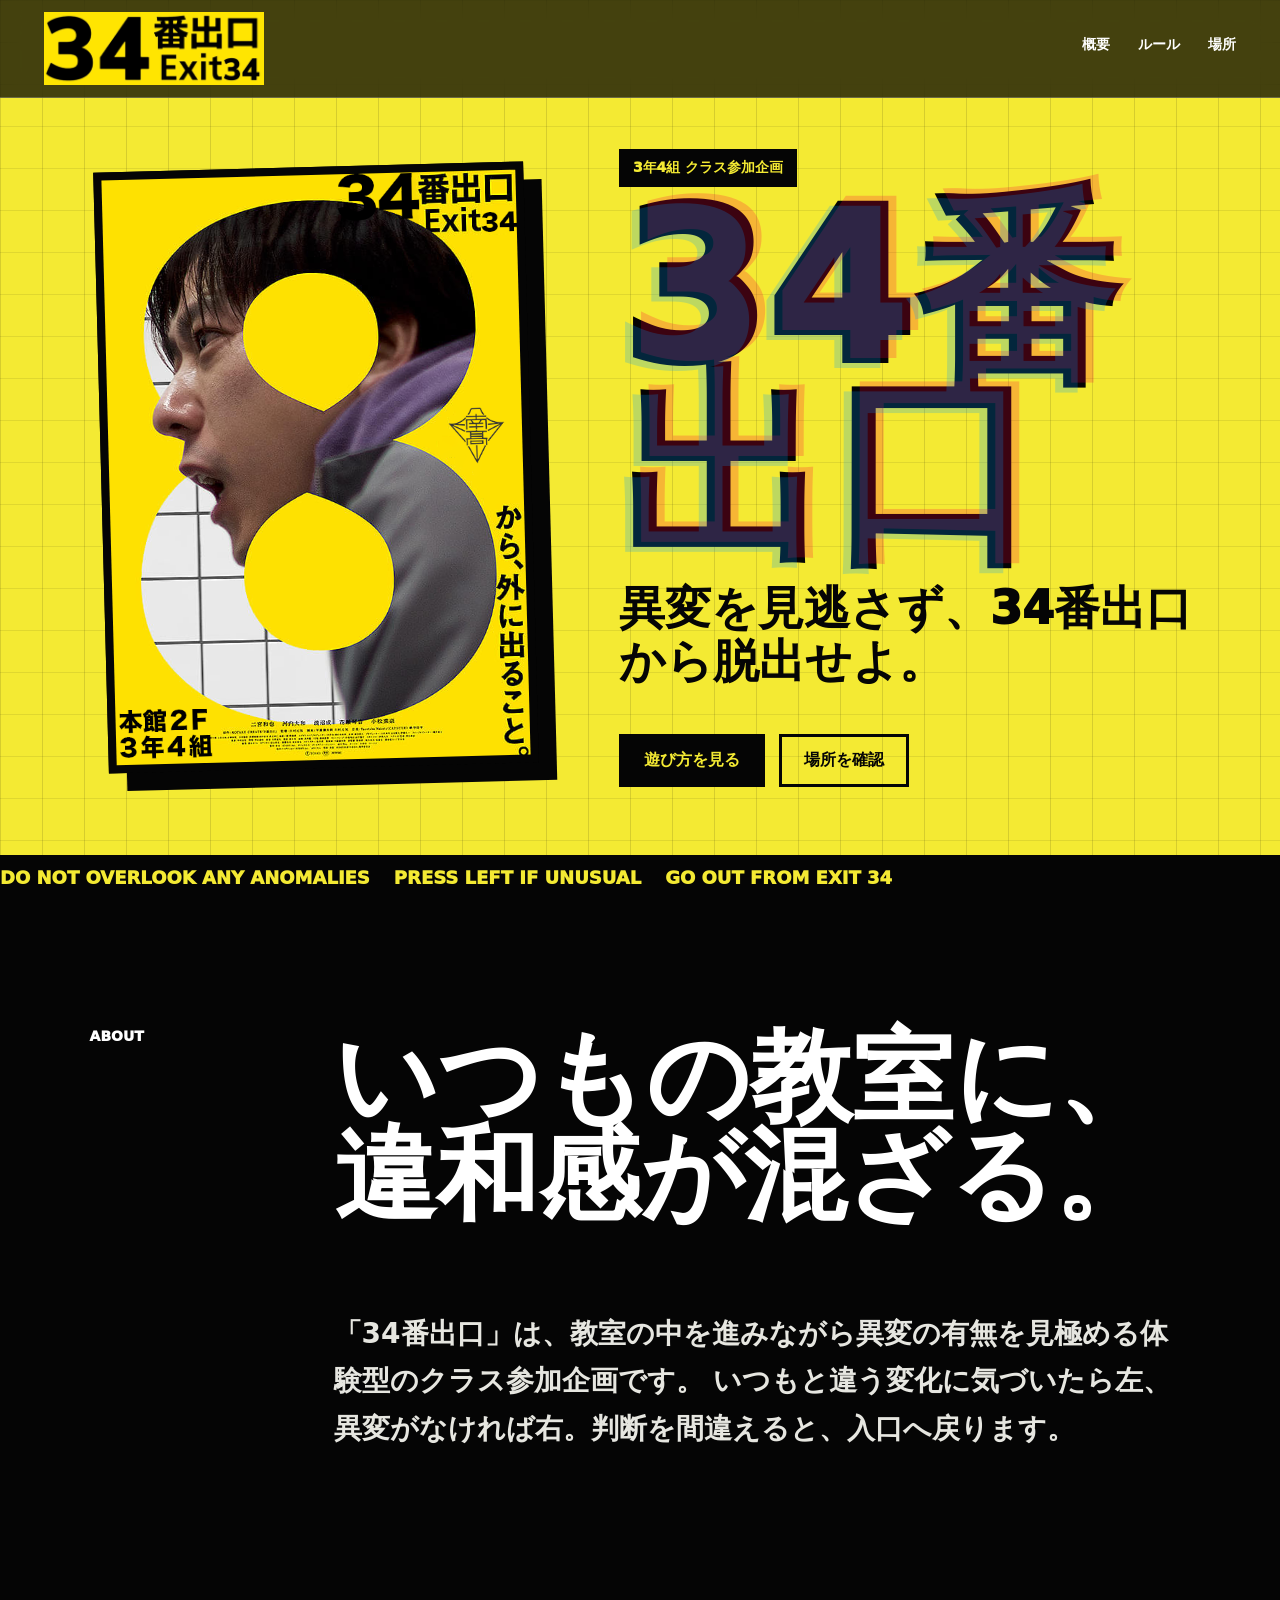
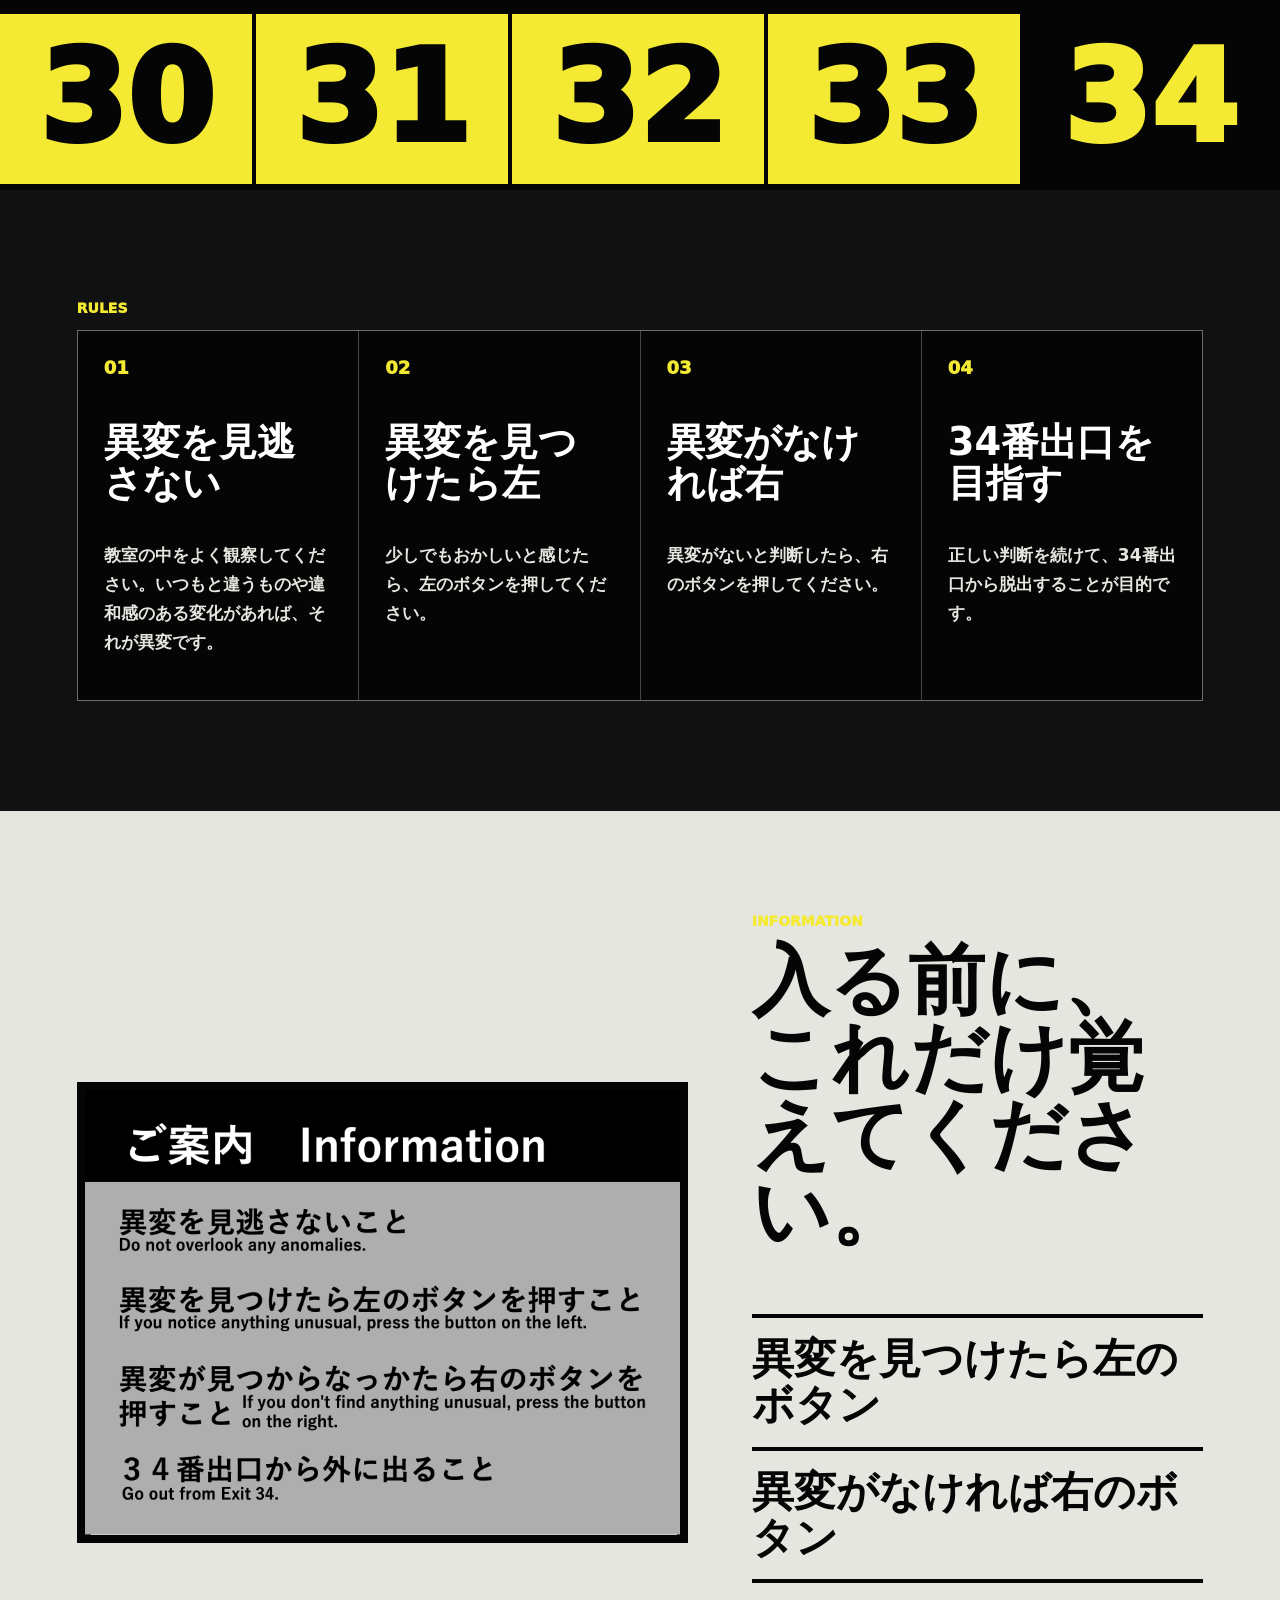
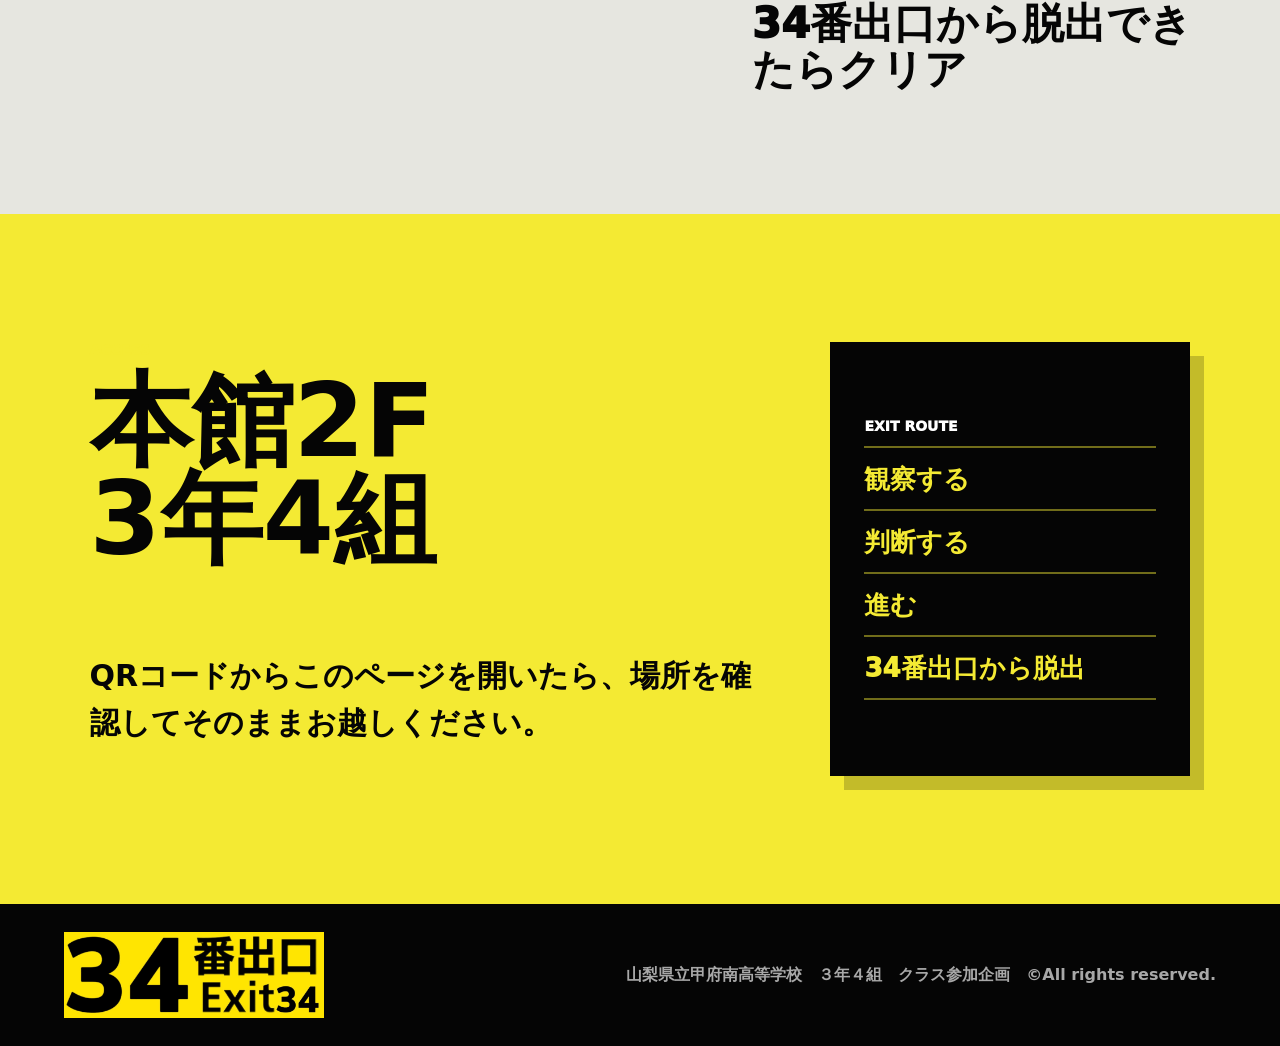
==== index.html @ 05ee9192 "Add files via upload" ====
<!doctype html>
<html lang="ja">
<head>
  <meta charset="utf-8">
  <meta name="viewport" content="width=device-width, initial-scale=1">
  <meta name="theme-color" content="#f4ea33">
  <meta name="description" content="3年4組クラス参加企画 34番出口。異変を見逃さず、34番出口から脱出しよう。">
  <title>34番出口 | 3年4組</title>
  <link rel="stylesheet" href="./styles.css">
</head>
<body>
  <header class="site-header">
    <a class="mark" href="#top" aria-label="34番出口">
      <img src="./assets/logo.jpg" alt="34番出口 Exit34">
    </a>
    <nav aria-label="ページ内ナビゲーション">
      <a href="#about">概要</a>
      <a href="#rules">ルール</a>
      <a href="#access">場所</a>
    </nav>
  </header>

  <main id="top">
    <section class="hero" aria-labelledby="hero-title">
      <div class="hero-media">
        <img src="./assets/poster.png" alt="34番出口ポスター">
      </div>
      <div class="hero-copy">
        <p class="eyebrow">3年4組 クラス参加企画</p>
        <h1 id="hero-title">34番出口</h1>
        <p class="lead">異変を見逃さず、34番出口から脱出せよ。</p>
        <div class="hero-actions">
          <a class="primary-link" href="#rules">遊び方を見る</a>
          <a class="secondary-link" href="#access">場所を確認</a>
        </div>
      </div>
      <div class="hero-ticker" aria-hidden="true">
        <span>DO NOT OVERLOOK ANY ANOMALIES</span>
        <span>PRESS LEFT IF UNUSUAL</span>
        <span>GO OUT FROM EXIT 34</span>
      </div>
    </section>

    <section class="intro-band" id="about">
      <div class="section-label">ABOUT</div>
      <div class="intro-copy">
        <h2>いつもの教室に、違和感が混ざる。</h2>
        <p>
          「34番出口」は、教室の中を進みながら異変の有無を見極める体験型のクラス参加企画です。
          いつもと違う変化に気づいたら左、異変がなければ右。判断を間違えると、入口へ戻ります。
        </p>
      </div>
    </section>

    <section class="number-strip" aria-label="出口番号">
      <span>30</span>
      <span>31</span>
      <span>32</span>
      <span>33</span>
      <strong>34</strong>
    </section>

    <section class="rules" id="rules">
      <div class="section-label">RULES</div>
      <div class="rule-grid">
        <article>
          <span class="rule-number">01</span>
          <h3>異変を見逃さない</h3>
          <p>教室の中をよく観察してください。いつもと違うものや違和感のある変化があれば、それが異変です。</p>
        </article>
        <article>
          <span class="rule-number">02</span>
          <h3>異変を見つけたら左</h3>
          <p>少しでもおかしいと感じたら、左のボタンを押してください。</p>
        </article>
        <article>
          <span class="rule-number">03</span>
          <h3>異変がなければ右</h3>
          <p>異変がないと判断したら、右のボタンを押してください。</p>
        </article>
        <article>
          <span class="rule-number">04</span>
          <h3>34番出口を目指す</h3>
          <p>正しい判断を続けて、34番出口から脱出することが目的です。</p>
        </article>
      </div>
    </section>

    <section class="information">
      <div class="info-image">
        <img src="./assets/information.png" alt="ご案内 Information">
      </div>
      <div class="info-copy">
        <div class="section-label">INFORMATION</div>
        <h2>入る前に、これだけ覚えてください。</h2>
        <ul>
          <li>異変を見つけたら左のボタン</li>
          <li>異変がなければ右のボタン</li>
          <li>34番出口から脱出できたらクリア</li>
        </ul>
      </div>
    </section>

    <section class="access" id="access">
      <div class="access-main">
        <div class="section-label">ACCESS</div>
        <h2>本館2F<br>3年4組</h2>
        <p>QRコードからこのページを開いたら、場所を確認してそのままお越しください。</p>
      </div>
      <div class="access-panel">
        <p class="panel-title">EXIT ROUTE</p>
        <p>観察する</p>
        <p>判断する</p>
        <p>進む</p>
        <p>34番出口から脱出</p>
      </div>
    </section>
  </main>

  <footer>
    <img src="./assets/logo.jpg" alt="34番出口 Exit34">
    <p>山梨県立甲府南高等学校　３年４組　クラス参加企画　©All rights reserved.</p>
  </footer>
</body>
</html>
---- styles.css ----
:root {
  --yellow: #f4ea33;
  --black: #050505;
  --white: #ffffff;
  --paper: #e6e6e0;
  --gray: #a8a8a8;
  --line: rgba(255, 255, 255, 0.22);
}

* {
  box-sizing: border-box;
}

html {
  scroll-behavior: smooth;
}

body {
  margin: 0;
  background: var(--black);
  color: var(--white);
  font-family: system-ui, -apple-system, BlinkMacSystemFont, "Hiragino Sans", "Yu Gothic", sans-serif;
}

img {
  display: block;
  max-width: 100%;
}

a {
  color: inherit;
}

.site-header {
  position: fixed;
  top: 0;
  left: 0;
  right: 0;
  z-index: 10;
  display: flex;
  align-items: center;
  justify-content: space-between;
  gap: 16px;
  padding: 12px clamp(16px, 4vw, 44px);
  background: rgba(0, 0, 0, 0.72);
  border-bottom: 1px solid var(--line);
  backdrop-filter: blur(12px);
}

.mark {
  width: clamp(132px, 18vw, 220px);
}

.site-header nav {
  display: flex;
  gap: clamp(10px, 2.4vw, 28px);
  font-size: 14px;
  font-weight: 800;
  letter-spacing: 0;
}

.site-header nav a {
  text-decoration: none;
  border-bottom: 2px solid transparent;
  padding-bottom: 4px;
}

.site-header nav a:hover {
  border-color: var(--yellow);
}

.hero {
  position: relative;
  min-height: 100svh;
  overflow: hidden;
  display: grid;
  grid-template-columns: minmax(0, 0.9fr) minmax(0, 1.1fr);
  align-items: center;
  gap: clamp(22px, 5vw, 80px);
  padding: 104px clamp(18px, 6vw, 86px) 68px;
  background: var(--yellow);
  color: var(--black);
}

.hero::after {
  content: "";
  position: absolute;
  inset: 0;
  pointer-events: none;
  background:
    linear-gradient(90deg, rgba(0, 0, 0, 0.12) 1px, transparent 1px),
    linear-gradient(rgba(0, 0, 0, 0.08) 1px, transparent 1px);
  background-size: 42px 42px;
  mix-blend-mode: multiply;
}

.hero-media,
.hero-copy {
  position: relative;
  z-index: 1;
}

.hero-media {
  justify-self: center;
  width: min(430px, 86vw);
  border: 8px solid var(--black);
  box-shadow: 18px 18px 0 var(--black);
  transform: rotate(-1.5deg);
  background: var(--black);
}

.hero-copy {
  max-width: 720px;
}

.eyebrow,
.section-label {
  margin: 0 0 14px;
  font-size: 14px;
  font-weight: 1000;
  letter-spacing: 0;
}

.eyebrow {
  display: inline-block;
  border: 2px solid var(--black);
  padding: 8px 12px;
  background: var(--black);
  color: var(--yellow);
}

h1,
h2,
h3,
p {
  margin-top: 0;
}

h1 {
  position: relative;
  margin-bottom: 20px;
  font-size: clamp(82px, 18vw, 210px);
  line-height: 0.86;
  font-weight: 1000;
  letter-spacing: 0;
}

h1::before,
h1::after {
  content: "34番出口";
  position: absolute;
  left: 0;
  top: 0;
  opacity: 0.22;
}

h1::before {
  transform: translate(8px, -5px);
  color: #ff003c;
}

h1::after {
  transform: translate(-8px, 5px);
  color: #009dff;
}

.lead {
  max-width: 620px;
  font-size: clamp(22px, 4vw, 46px);
  line-height: 1.16;
  font-weight: 1000;
}

.hero-actions {
  display: flex;
  flex-wrap: wrap;
  gap: 14px;
  margin-top: 32px;
}

.primary-link,
.secondary-link {
  display: inline-flex;
  align-items: center;
  justify-content: center;
  min-height: 52px;
  padding: 13px 22px;
  font-weight: 1000;
  text-decoration: none;
  border: 3px solid var(--black);
}

.primary-link {
  background: var(--black);
  color: var(--yellow);
}

.secondary-link {
  background: transparent;
  color: var(--black);
}

.hero-ticker {
  position: absolute;
  left: 0;
  right: 0;
  bottom: 0;
  z-index: 2;
  display: flex;
  gap: 24px;
  white-space: nowrap;
  overflow: hidden;
  background: var(--black);
  color: var(--yellow);
  font-size: 18px;
  font-weight: 1000;
  padding: 12px 0;
}

.hero-ticker span {
  min-width: max-content;
  animation: ticker 16s linear infinite;
}

@keyframes ticker {
  to {
    transform: translateX(-340px);
  }
}

.intro-band {
  display: grid;
  grid-template-columns: 180px minmax(0, 1fr);
  gap: clamp(18px, 5vw, 64px);
  padding: clamp(60px, 10vw, 130px) clamp(20px, 7vw, 110px);
  background: var(--black);
}

.intro-copy h2,
.access-main h2 {
  font-size: clamp(42px, 8vw, 104px);
  line-height: 0.96;
  letter-spacing: 0;
}

.intro-copy p {
  max-width: 880px;
  color: var(--paper);
  font-size: clamp(18px, 2.2vw, 28px);
  line-height: 1.7;
  font-weight: 700;
}

.number-strip {
  display: grid;
  grid-template-columns: repeat(5, 1fr);
  background: var(--yellow);
  color: var(--black);
  border-top: 6px solid var(--black);
  border-bottom: 6px solid var(--black);
}

.number-strip span,
.number-strip strong {
  display: grid;
  place-items: center;
  min-height: clamp(88px, 16vw, 170px);
  border-right: 4px solid var(--black);
  font-size: clamp(42px, 10vw, 126px);
  line-height: 1;
  font-weight: 1000;
}

.number-strip strong {
  background: var(--black);
  color: var(--yellow);
}

.rules {
  padding: clamp(58px, 9vw, 110px) clamp(18px, 6vw, 92px);
  background: #111;
}

.rules .section-label,
.information .section-label,
.access .section-label {
  color: var(--yellow);
}

.rule-grid {
  display: grid;
  grid-template-columns: repeat(4, minmax(0, 1fr));
  gap: 1px;
  border: 1px solid var(--line);
  background: var(--line);
}

.rule-grid article {
  min-height: 310px;
  padding: 26px;
  background: var(--black);
}

.rule-number {
  display: block;
  margin-bottom: 44px;
  color: var(--yellow);
  font-size: 18px;
  font-weight: 1000;
}

.rule-grid h3 {
  min-height: 78px;
  font-size: clamp(25px, 3vw, 42px);
  line-height: 1.05;
  letter-spacing: 0;
}

.rule-grid p {
  color: var(--paper);
  font-size: 17px;
  line-height: 1.7;
  font-weight: 700;
}

.information {
  display: grid;
  grid-template-columns: minmax(0, 1.15fr) minmax(320px, 0.85fr);
  gap: clamp(24px, 5vw, 70px);
  align-items: center;
  padding: clamp(54px, 8vw, 108px) clamp(18px, 6vw, 90px);
  background: var(--paper);
  color: var(--black);
}

.info-image {
  border: 8px solid var(--black);
  background: #b5b5b5;
}

.info-copy h2 {
  font-size: clamp(36px, 6vw, 78px);
  line-height: 1;
}

.info-copy ul {
  list-style: none;
  padding: 0;
  margin: 30px 0 0;
}

.info-copy li {
  border-top: 4px solid var(--black);
  padding: 18px 0;
  font-size: clamp(22px, 3.5vw, 42px);
  font-weight: 1000;
  line-height: 1.1;
}

.access {
  display: grid;
  grid-template-columns: minmax(0, 1fr) 360px;
  gap: clamp(22px, 5vw, 70px);
  padding: clamp(62px, 10vw, 130px) clamp(20px, 7vw, 110px);
  background: var(--yellow);
  color: var(--black);
}

.access-main p {
  max-width: 680px;
  font-size: clamp(19px, 2.6vw, 30px);
  line-height: 1.55;
  font-weight: 900;
}

.access-panel {
  align-self: stretch;
  display: grid;
  align-content: center;
  gap: 14px;
  border: 6px solid var(--black);
  padding: 28px;
  background: var(--black);
  color: var(--yellow);
  box-shadow: 14px 14px 0 rgba(0, 0, 0, 0.2);
}

.access-panel p {
  margin: 0;
  border-bottom: 2px solid rgba(244, 234, 51, 0.45);
  padding-bottom: 12px;
  font-size: 26px;
  font-weight: 1000;
}

.access-panel .panel-title {
  color: var(--white);
  font-size: 14px;
}

footer {
  display: flex;
  align-items: center;
  justify-content: space-between;
  gap: 18px;
  padding: 28px clamp(18px, 5vw, 72px);
  background: var(--black);
  color: var(--gray);
}

footer img {
  width: min(260px, 48vw);
}

footer p {
  margin: 0;
  font-weight: 800;
}

@media (max-width: 900px) {
  .site-header {
    position: absolute;
  }

  .site-header nav {
    display: none;
  }

  .hero,
  .intro-band,
  .information,
  .access {
    grid-template-columns: 1fr;
  }

  .hero {
    padding-top: 92px;
  }

  .hero-media {
    width: min(330px, 82vw);
    box-shadow: 10px 10px 0 var(--black);
  }

  .rule-grid {
    grid-template-columns: 1fr;
  }

  .rule-grid article {
    min-height: auto;
  }

  .rule-number {
    margin-bottom: 20px;
  }

  .number-strip {
    grid-template-columns: repeat(5, minmax(0, 1fr));
  }

  .number-strip span,
  .number-strip strong {
    border-right-width: 2px;
  }

  footer {
    align-items: flex-start;
    flex-direction: column;
  }
}
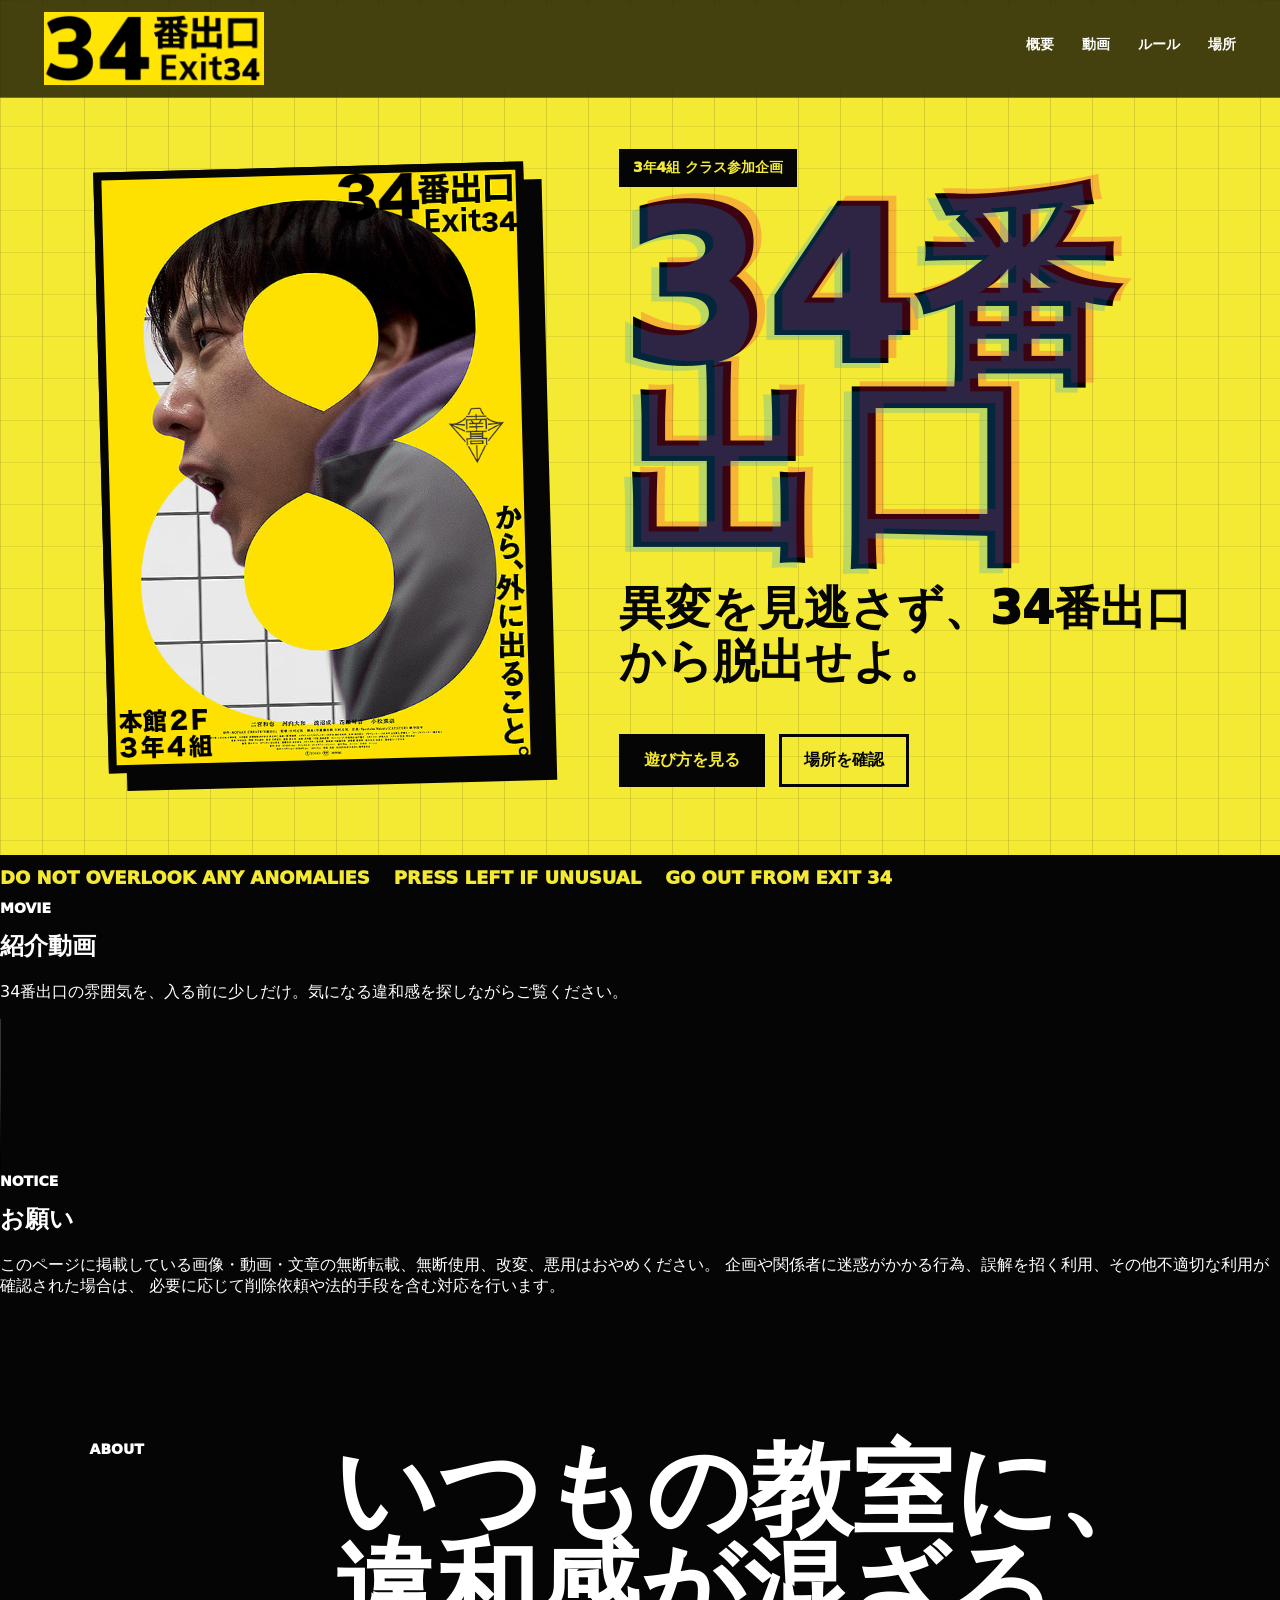
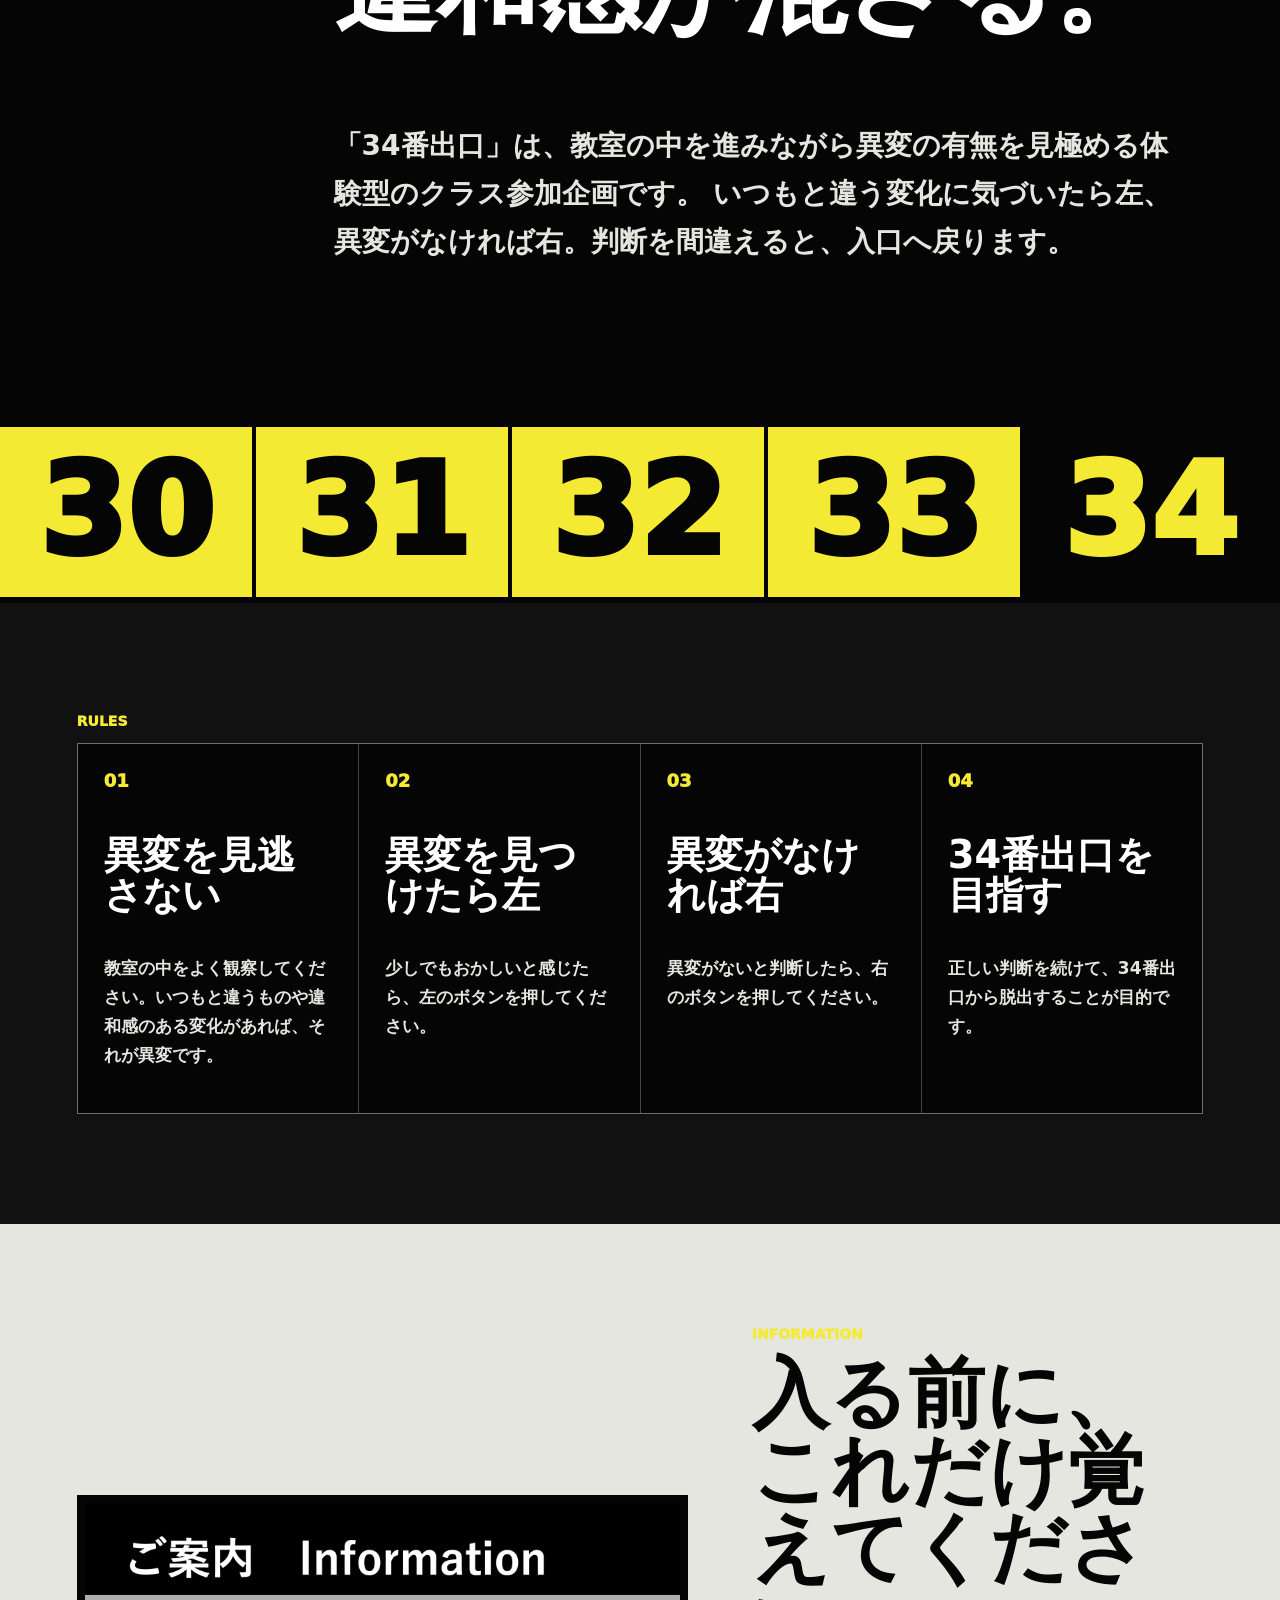
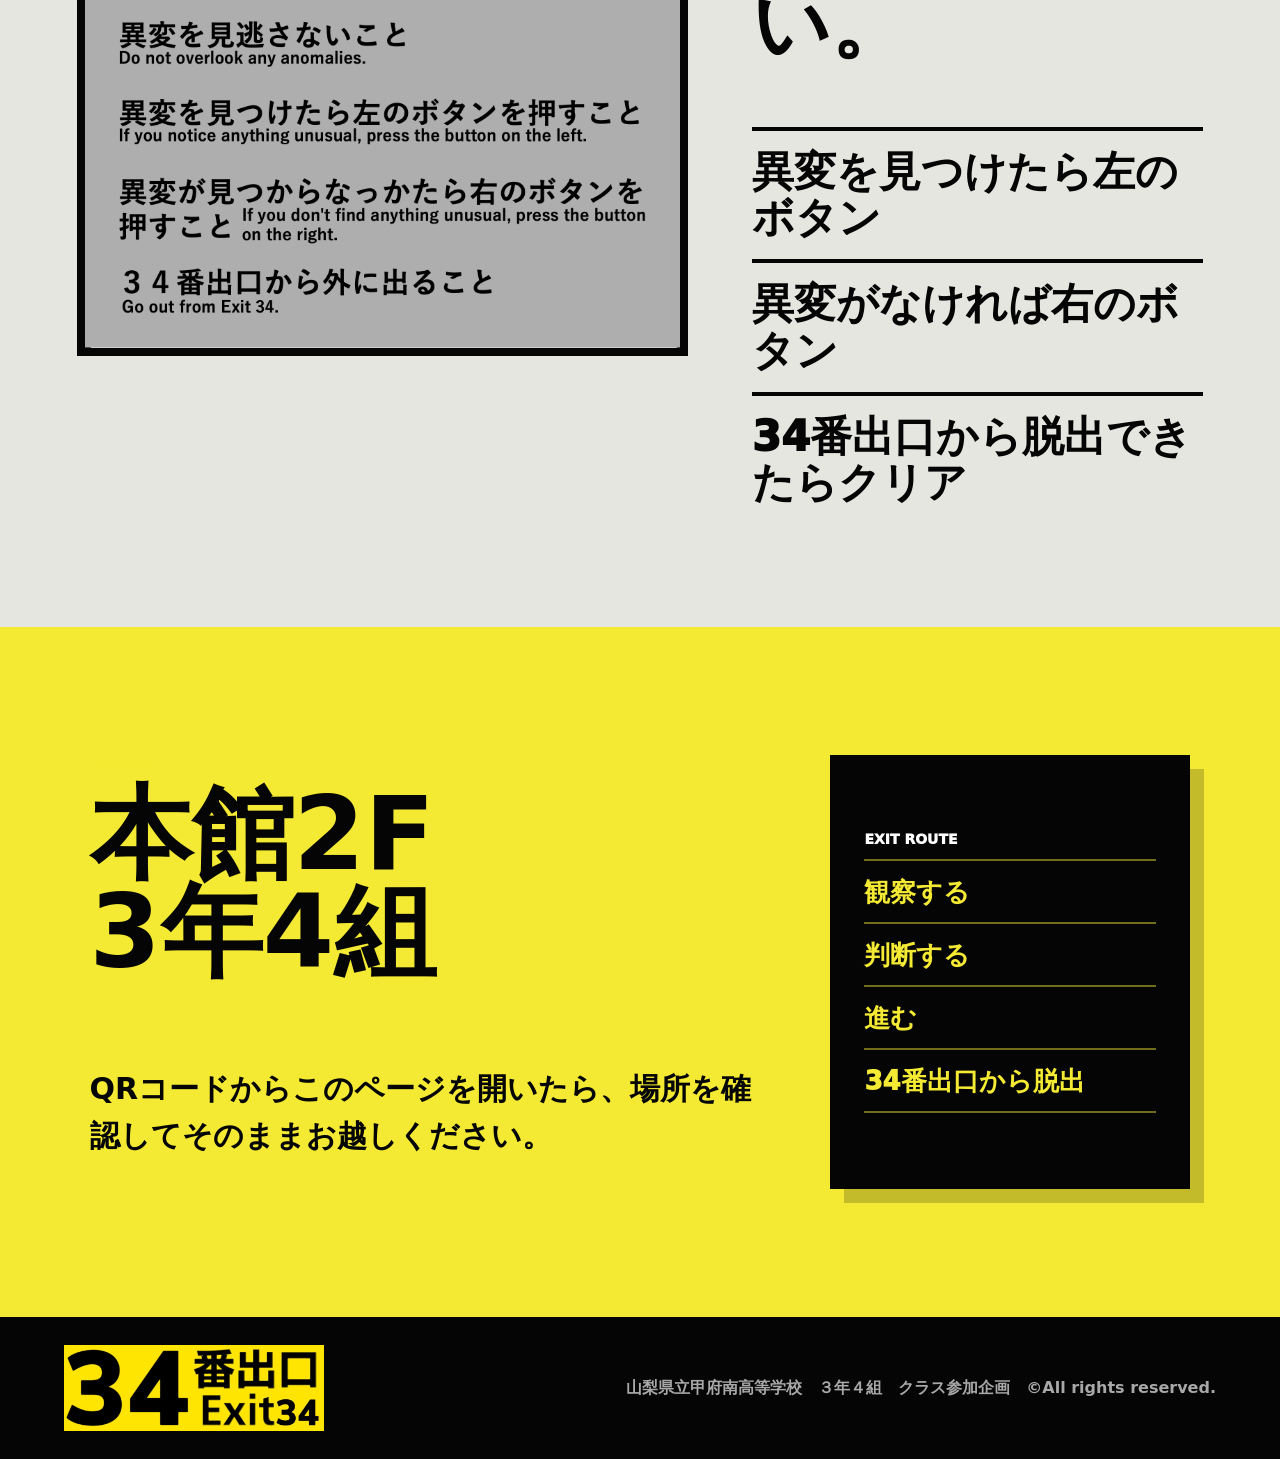
==== commit bb4d77b4: "Add files via upload" ====
--- a/index.html
+++ b/index.html
@@ -15,6 +15,7 @@
     </a>
     <nav aria-label="ページ内ナビゲーション">
       <a href="#about">概要</a>
+      <a href="#movie">動画</a>
       <a href="#rules">ルール</a>
       <a href="#access">場所</a>
     </nav>
@@ -39,6 +40,30 @@
         <span>PRESS LEFT IF UNUSUAL</span>
         <span>GO OUT FROM EXIT 34</span>
       </div>
+    </section>
+
+    <section class="movie-section" id="movie">
+      <div class="section-label">MOVIE</div>
+      <div class="movie-copy">
+        <h2>紹介動画</h2>
+        <p>34番出口の雰囲気を、入る前に少しだけ。気になる違和感を探しながらご覧ください。</p>
+      </div>
+      <div class="movie-frame">
+        <video controls playsinline preload="metadata">
+          <source src="./assets/introduce.MOV" type="video/quicktime">
+          お使いのブラウザでは動画を再生できません。
+        </video>
+      </div>
+    </section>
+
+    <section class="notice" aria-labelledby="notice-title">
+      <div class="section-label">NOTICE</div>
+      <h2 id="notice-title">お願い</h2>
+      <p>
+        このページに掲載している画像・動画・文章の無断転載、無断使用、改変、悪用はおやめください。
+        企画や関係者に迷惑がかかる行為、誤解を招く利用、その他不適切な利用が確認された場合は、
+        必要に応じて削除依頼や法的手段を含む対応を行います。
+      </p>
     </section>
 
     <section class="intro-band" id="about">
@@ -115,6 +140,7 @@
         <p>34番出口から脱出</p>
       </div>
     </section>
+
   </main>
 
   <footer>
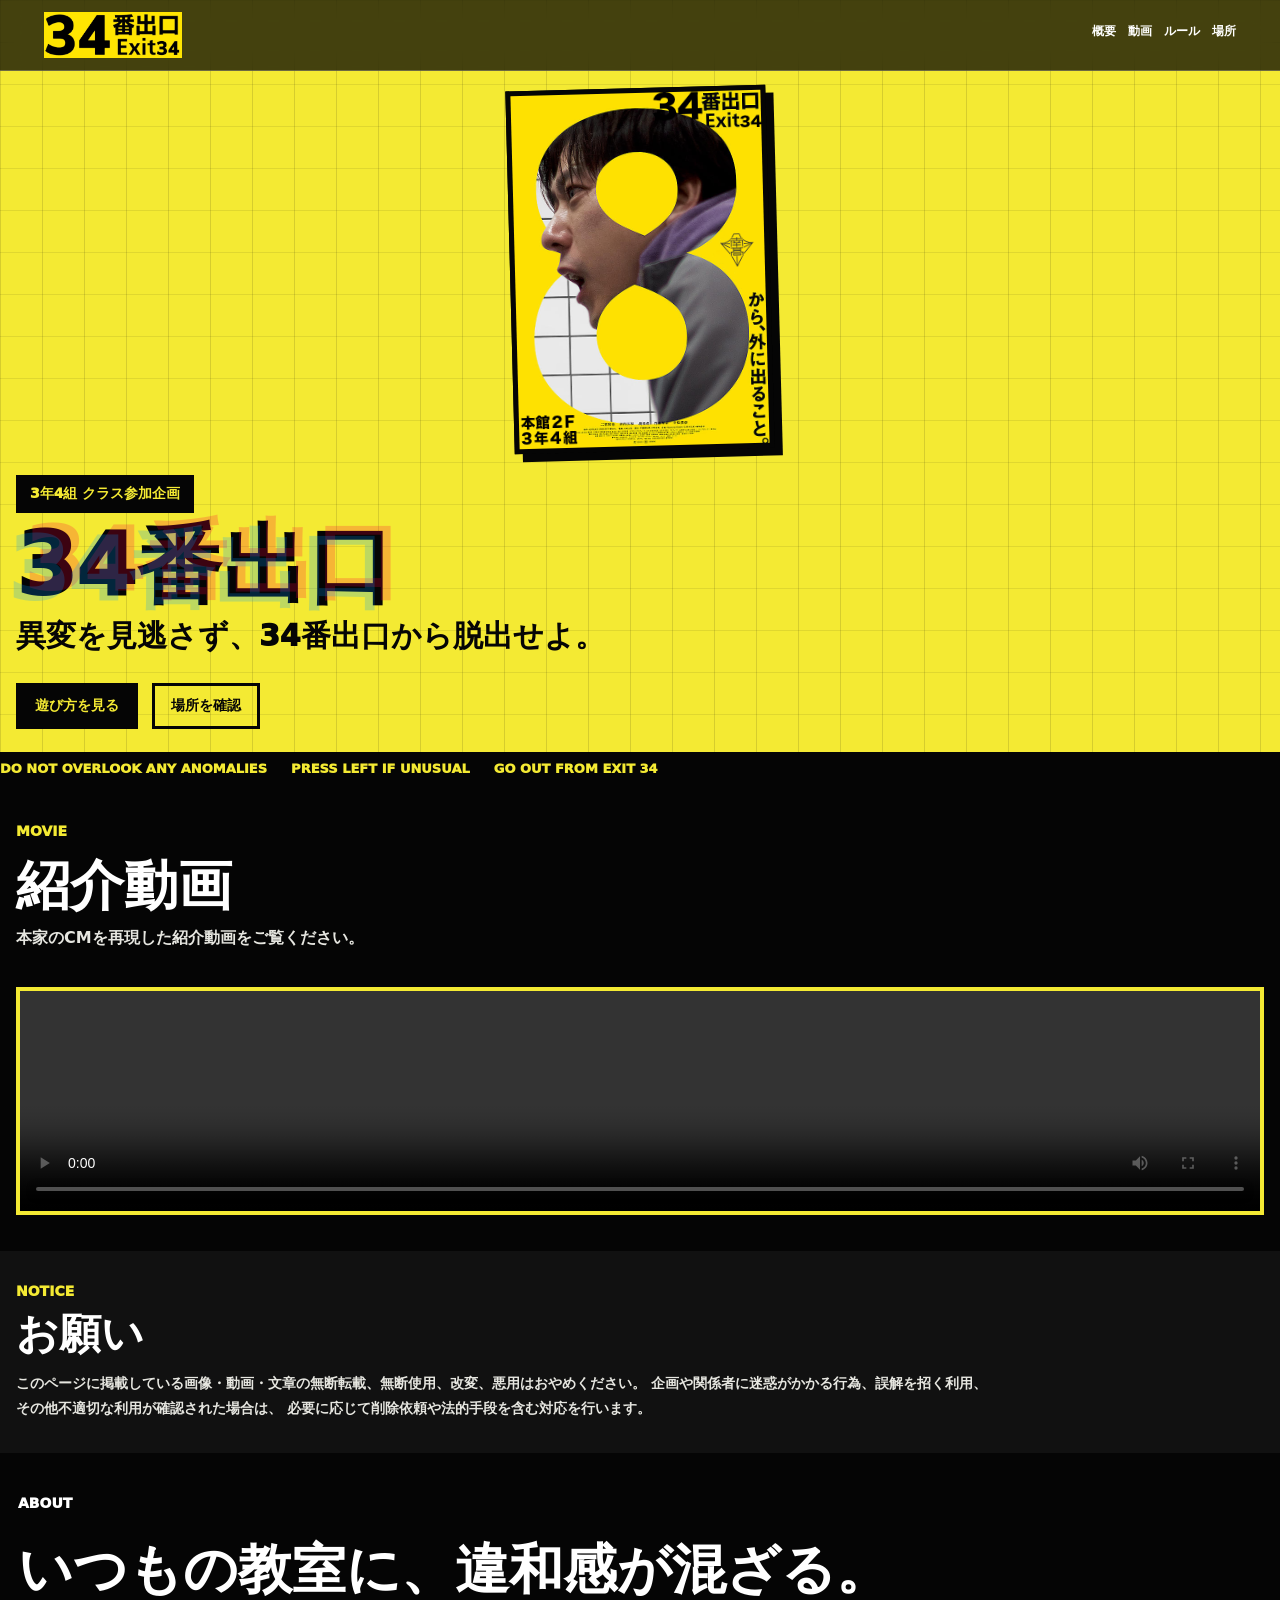
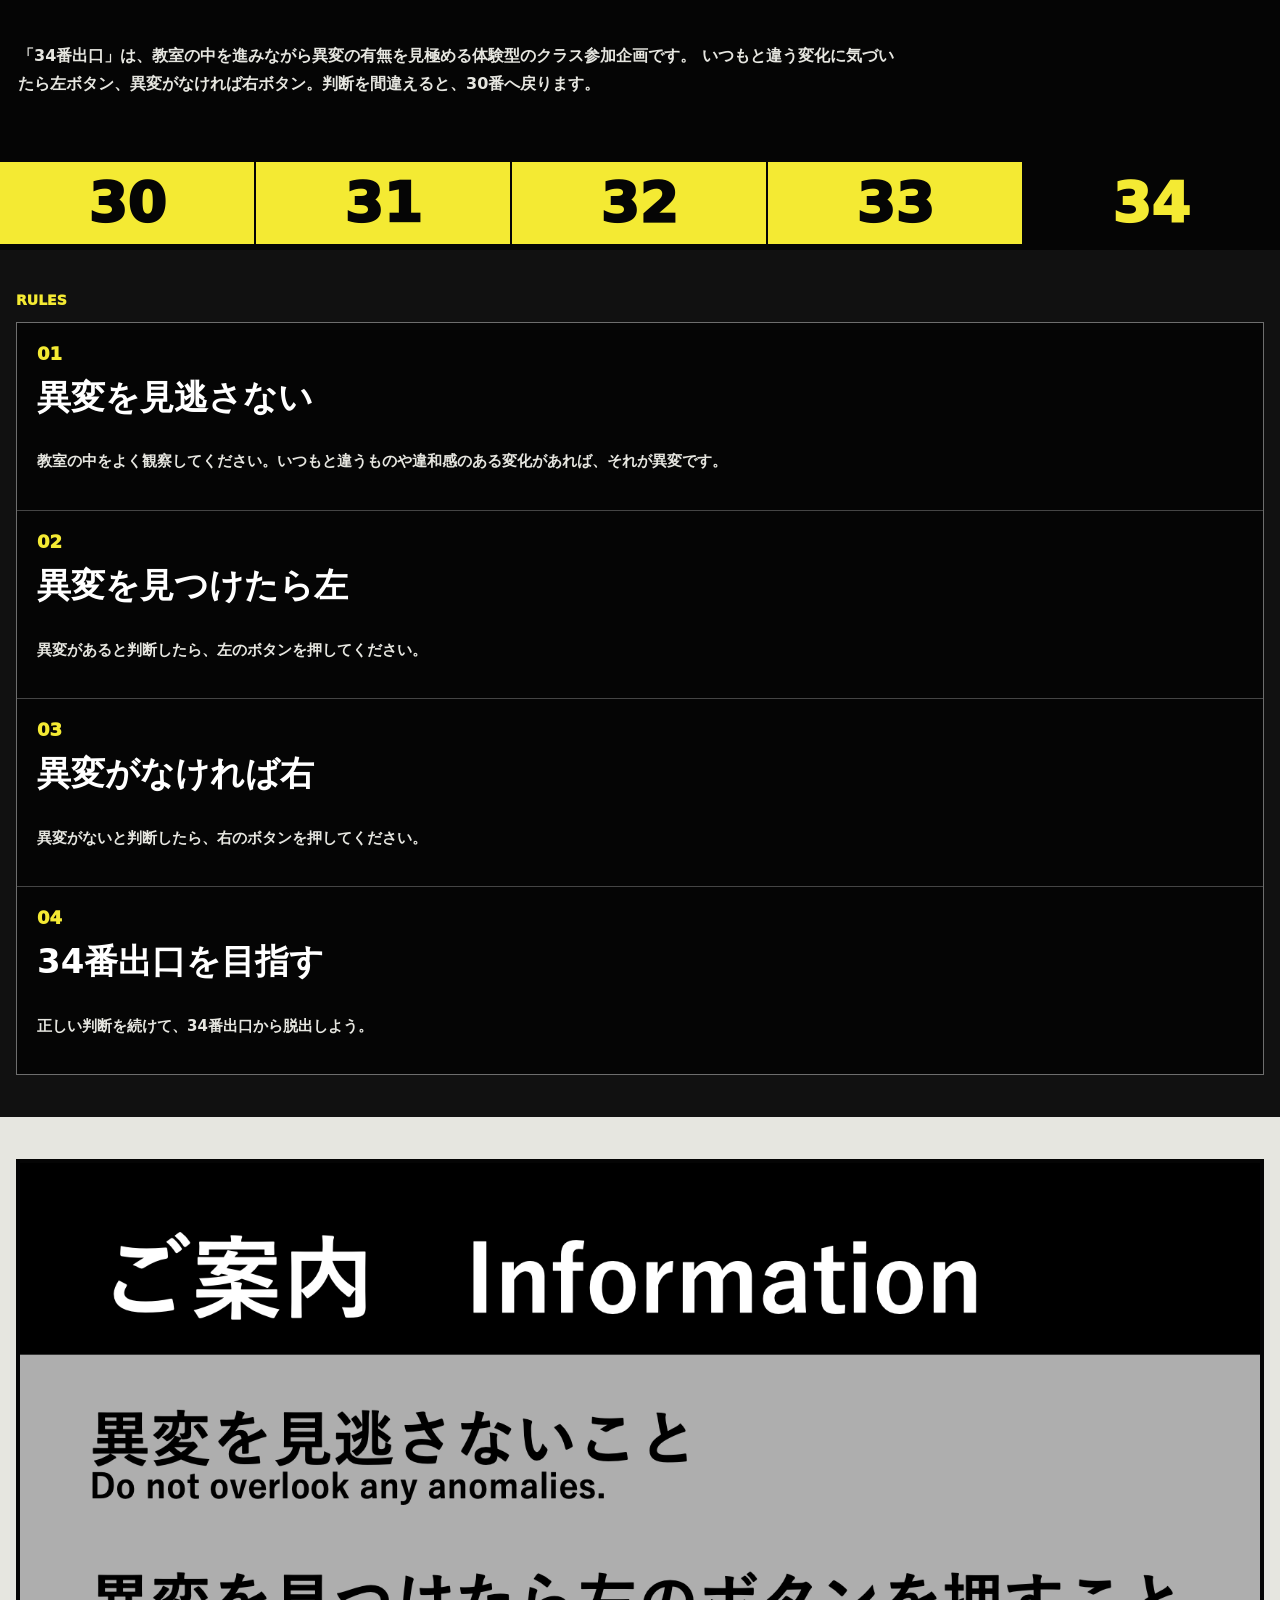
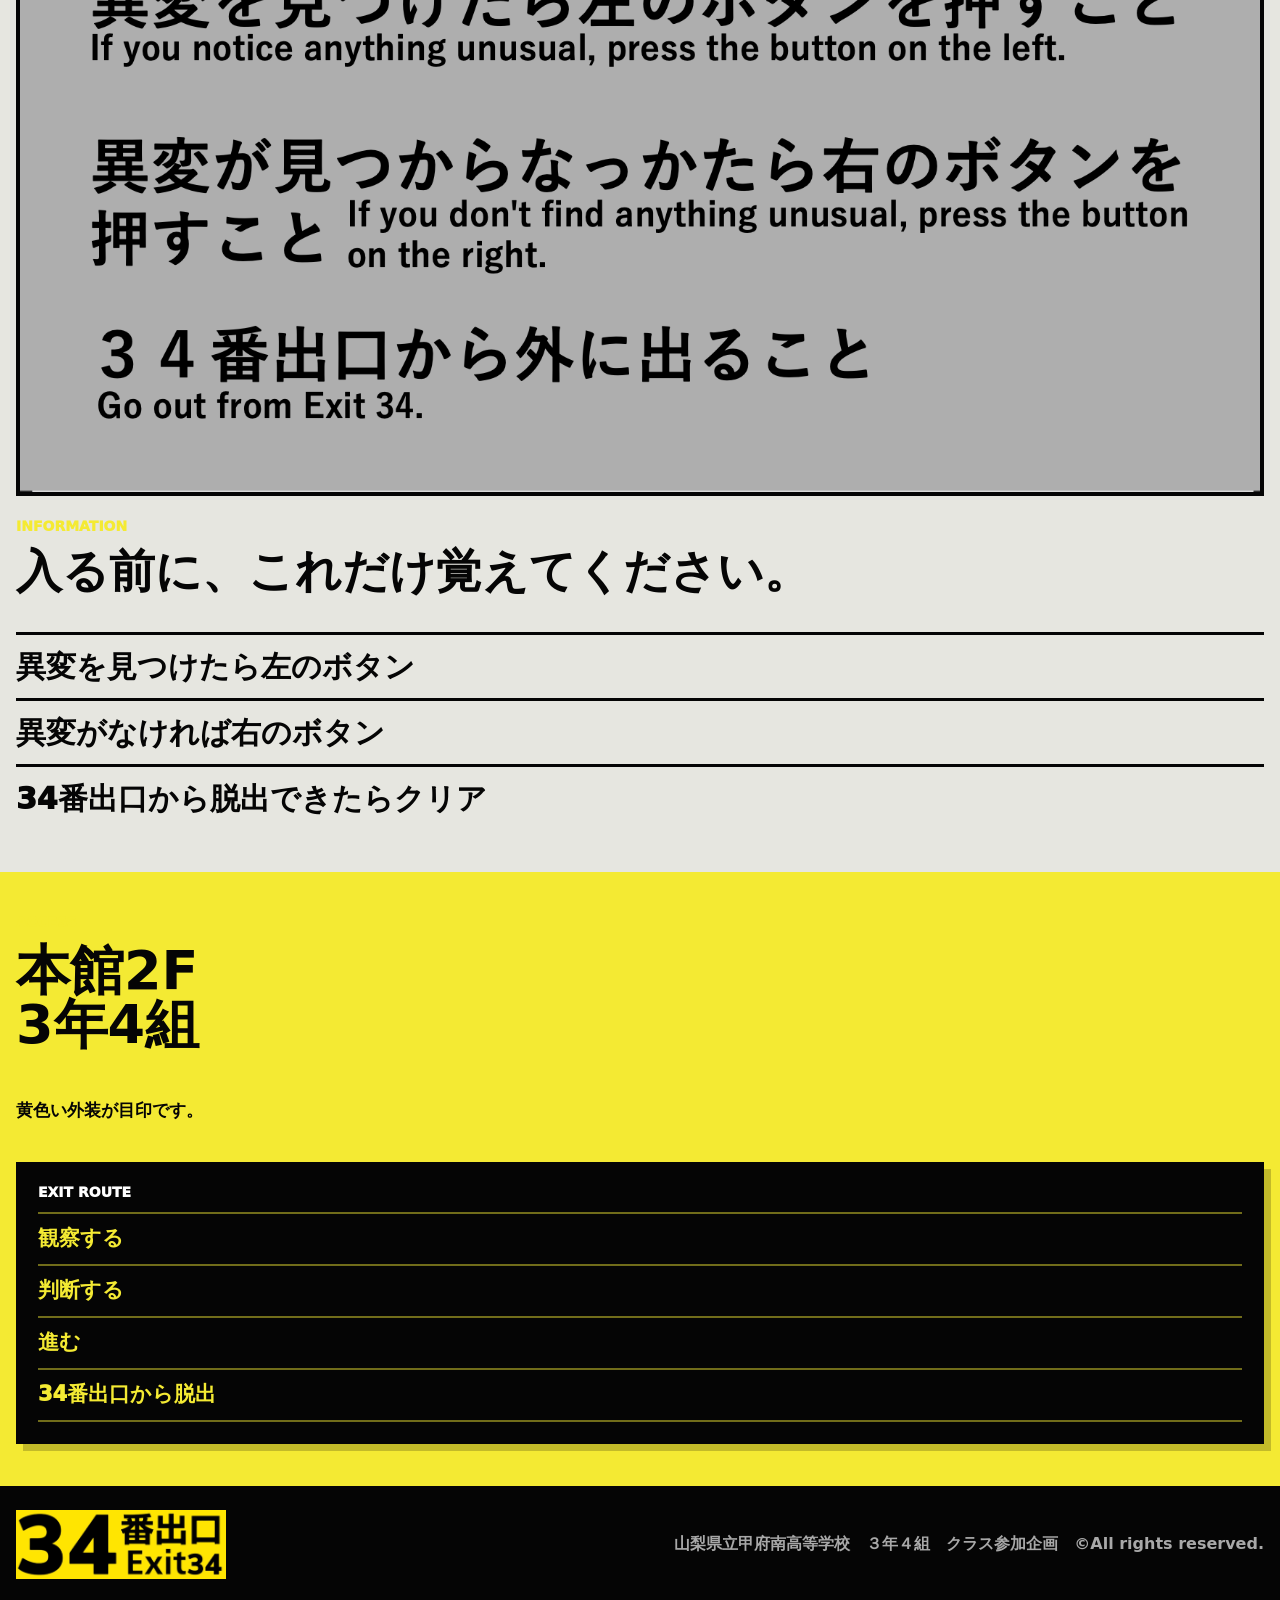
==== commit 8724d66f: "Update index.html" ====
--- a/index.html
+++ b/index.html
@@ -46,7 +46,7 @@
       <div class="section-label">MOVIE</div>
       <div class="movie-copy">
         <h2>紹介動画</h2>
-        <p>34番出口の雰囲気を、入る前に少しだけ。気になる違和感を探しながらご覧ください。</p>
+        <p>本家のCMを再現した紹介動画をご覧ください。</p>
       </div>
       <div class="movie-frame">
         <video controls playsinline preload="metadata">
@@ -72,7 +72,7 @@
         <h2>いつもの教室に、違和感が混ざる。</h2>
         <p>
           「34番出口」は、教室の中を進みながら異変の有無を見極める体験型のクラス参加企画です。
-          いつもと違う変化に気づいたら左、異変がなければ右。判断を間違えると、入口へ戻ります。
+          いつもと違う変化に気づいたら左ボタン、異変がなければ右ボタン。判断を間違えると、30番へ戻ります。
         </p>
       </div>
     </section>
@@ -96,7 +96,7 @@
         <article>
           <span class="rule-number">02</span>
           <h3>異変を見つけたら左</h3>
-          <p>少しでもおかしいと感じたら、左のボタンを押してください。</p>
+          <p>異変があると判断したら、左のボタンを押してください。</p>
         </article>
         <article>
           <span class="rule-number">03</span>
@@ -106,7 +106,7 @@
         <article>
           <span class="rule-number">04</span>
           <h3>34番出口を目指す</h3>
-          <p>正しい判断を続けて、34番出口から脱出することが目的です。</p>
+          <p>正しい判断を続けて、34番出口から脱出しよう。</p>
         </article>
       </div>
     </section>
@@ -130,7 +130,7 @@
       <div class="access-main">
         <div class="section-label">ACCESS</div>
         <h2>本館2F<br>3年4組</h2>
-        <p>QRコードからこのページを開いたら、場所を確認してそのままお越しください。</p>
+        <p>黄色い外装が目印です。</p>
       </div>
       <div class="access-panel">
         <p class="panel-title">EXIT ROUTE</p>
--- a/styles.css
+++ b/styles.css
@@ -11,15 +11,31 @@
   box-sizing: border-box;
 }
 
+*,
+*::before,
+*::after {
+  box-sizing: border-box;
+}
+
 html {
   scroll-behavior: smooth;
+  overflow-x: hidden;
 }
 
 body {
   margin: 0;
+  overflow-x: hidden;
   background: var(--black);
   color: var(--white);
   font-family: system-ui, -apple-system, BlinkMacSystemFont, "Hiragino Sans", "Yu Gothic", sans-serif;
+}
+
+main,
+footer {
+  width: 100%;
+  max-width: none;
+  margin-inline: auto;
+  overflow-x: hidden;
 }
 
 img {
@@ -27,15 +43,22 @@
   max-width: 100%;
 }
 
+video {
+  max-width: 100%;
+}
+
 a {
   color: inherit;
 }
 
 .site-header {
-  position: fixed;
+  position: absolute;
   top: 0;
   left: 0;
   right: 0;
+  width: 100%;
+  max-width: none;
+  margin-inline: auto;
   z-index: 10;
   display: flex;
   align-items: center;
@@ -48,13 +71,13 @@
 }
 
 .mark {
-  width: clamp(132px, 18vw, 220px);
+  width: 138px;
 }
 
 .site-header nav {
   display: flex;
-  gap: clamp(10px, 2.4vw, 28px);
-  font-size: 14px;
+  gap: 12px;
+  font-size: 12px;
   font-weight: 800;
   letter-spacing: 0;
 }
@@ -71,13 +94,13 @@
 
 .hero {
   position: relative;
-  min-height: 100svh;
+  min-height: auto;
   overflow: hidden;
   display: grid;
-  grid-template-columns: minmax(0, 0.9fr) minmax(0, 1.1fr);
+  grid-template-columns: 1fr;
   align-items: center;
-  gap: clamp(22px, 5vw, 80px);
-  padding: 104px clamp(18px, 6vw, 86px) 68px;
+  gap: 24px;
+  padding: 88px 16px 56px;
   background: var(--yellow);
   color: var(--black);
 }
@@ -102,9 +125,9 @@
 
 .hero-media {
   justify-self: center;
-  width: min(430px, 86vw);
-  border: 8px solid var(--black);
-  box-shadow: 18px 18px 0 var(--black);
+  width: min(260px, 76vw);
+  border: 5px solid var(--black);
+  box-shadow: 8px 8px 0 var(--black);
   transform: rotate(-1.5deg);
   background: var(--black);
 }
@@ -138,9 +161,9 @@
 
 h1 {
   position: relative;
-  margin-bottom: 20px;
-  font-size: clamp(82px, 18vw, 210px);
-  line-height: 0.86;
+  margin-bottom: 14px;
+  font-size: clamp(58px, 19vw, 86px);
+  line-height: 0.9;
   font-weight: 1000;
   letter-spacing: 0;
 }
@@ -165,9 +188,9 @@
 }
 
 .lead {
-  max-width: 620px;
-  font-size: clamp(22px, 4vw, 46px);
-  line-height: 1.16;
+  max-width: 100%;
+  font-size: clamp(21px, 7vw, 30px);
+  line-height: 1.14;
   font-weight: 1000;
 }
 
@@ -175,7 +198,7 @@
   display: flex;
   flex-wrap: wrap;
   gap: 14px;
-  margin-top: 32px;
+  margin-top: 22px;
 }
 
 .primary-link,
@@ -183,8 +206,9 @@
   display: inline-flex;
   align-items: center;
   justify-content: center;
-  min-height: 52px;
-  padding: 13px 22px;
+  min-height: 46px;
+  padding: 11px 16px;
+  font-size: 14px;
   font-weight: 1000;
   text-decoration: none;
   border: 3px solid var(--black);
@@ -212,9 +236,9 @@
   overflow: hidden;
   background: var(--black);
   color: var(--yellow);
-  font-size: 18px;
-  font-weight: 1000;
-  padding: 12px 0;
+  font-size: 13px;
+  font-weight: 1000;
+  padding: 9px 0;
 }
 
 .hero-ticker span {
@@ -230,24 +254,24 @@
 
 .intro-band {
   display: grid;
-  grid-template-columns: 180px minmax(0, 1fr);
-  gap: clamp(18px, 5vw, 64px);
-  padding: clamp(60px, 10vw, 130px) clamp(20px, 7vw, 110px);
+  grid-template-columns: 1fr;
+  gap: 18px;
+  padding: 42px 18px;
   background: var(--black);
 }
 
 .intro-copy h2,
 .access-main h2 {
-  font-size: clamp(42px, 8vw, 104px);
-  line-height: 0.96;
+  font-size: clamp(34px, 11vw, 54px);
+  line-height: 1;
   letter-spacing: 0;
 }
 
 .intro-copy p {
   max-width: 880px;
   color: var(--paper);
-  font-size: clamp(18px, 2.2vw, 28px);
-  line-height: 1.7;
+  font-size: 16px;
+  line-height: 1.75;
   font-weight: 700;
 }
 
@@ -264,9 +288,9 @@
 .number-strip strong {
   display: grid;
   place-items: center;
-  min-height: clamp(88px, 16vw, 170px);
-  border-right: 4px solid var(--black);
-  font-size: clamp(42px, 10vw, 126px);
+  min-height: 82px;
+  border-right: 2px solid var(--black);
+  font-size: clamp(34px, 13vw, 56px);
   line-height: 1;
   font-weight: 1000;
 }
@@ -276,8 +300,66 @@
   color: var(--yellow);
 }
 
+.movie-section {
+  display: grid;
+  grid-template-columns: 1fr;
+  gap: 20px;
+  align-items: center;
+  padding: 38px 0 30px;
+  background: var(--black);
+}
+
+.movie-section .section-label {
+  grid-column: 1 / -1;
+  color: var(--yellow);
+  margin-bottom: 0;
+  padding-inline: 16px;
+}
+
+.movie-copy {
+  padding-inline: 16px;
+}
+
+.movie-copy h2 {
+  margin-bottom: 12px;
+  font-size: clamp(34px, 12vw, 54px);
+  line-height: 1;
+}
+
+.movie-copy p {
+  color: var(--paper);
+  font-size: 16px;
+  line-height: 1.6;
+  font-weight: 800;
+}
+
+.movie-frame {
+  position: relative;
+  width: calc(100% - 32px);
+  max-width: calc(100% - 32px);
+  margin-inline: 16px;
+  overflow: hidden;
+  border: 4px solid var(--yellow);
+  background: var(--black);
+  box-shadow: none;
+}
+
+.movie-frame::before {
+  content: none;
+}
+
+.movie-frame video {
+  display: block;
+  width: 100%;
+  height: auto;
+  max-height: 220px;
+  aspect-ratio: 16 / 9;
+  object-fit: contain;
+  background: var(--black);
+}
+
 .rules {
-  padding: clamp(58px, 9vw, 110px) clamp(18px, 6vw, 92px);
+  padding: 42px 16px;
   background: #111;
 }
 
@@ -289,86 +371,86 @@
 
 .rule-grid {
   display: grid;
-  grid-template-columns: repeat(4, minmax(0, 1fr));
+  grid-template-columns: 1fr;
   gap: 1px;
   border: 1px solid var(--line);
   background: var(--line);
 }
 
 .rule-grid article {
-  min-height: 310px;
-  padding: 26px;
+  min-height: auto;
+  padding: 20px;
   background: var(--black);
 }
 
 .rule-number {
   display: block;
-  margin-bottom: 44px;
+  margin-bottom: 16px;
   color: var(--yellow);
   font-size: 18px;
   font-weight: 1000;
 }
 
 .rule-grid h3 {
-  min-height: 78px;
-  font-size: clamp(25px, 3vw, 42px);
+  min-height: auto;
+  font-size: clamp(25px, 8vw, 34px);
   line-height: 1.05;
   letter-spacing: 0;
 }
 
 .rule-grid p {
   color: var(--paper);
-  font-size: 17px;
+  font-size: 15px;
   line-height: 1.7;
   font-weight: 700;
 }
 
 .information {
   display: grid;
-  grid-template-columns: minmax(0, 1.15fr) minmax(320px, 0.85fr);
-  gap: clamp(24px, 5vw, 70px);
+  grid-template-columns: 1fr;
+  gap: 22px;
   align-items: center;
-  padding: clamp(54px, 8vw, 108px) clamp(18px, 6vw, 90px);
+  padding: 42px 16px;
   background: var(--paper);
   color: var(--black);
 }
 
 .info-image {
-  border: 8px solid var(--black);
+  border: 4px solid var(--black);
   background: #b5b5b5;
 }
 
 .info-copy h2 {
-  font-size: clamp(36px, 6vw, 78px);
+  font-size: clamp(30px, 10vw, 46px);
   line-height: 1;
 }
 
 .info-copy ul {
   list-style: none;
   padding: 0;
-  margin: 30px 0 0;
+  margin: 22px 0 0;
 }
 
 .info-copy li {
-  border-top: 4px solid var(--black);
-  padding: 18px 0;
-  font-size: clamp(22px, 3.5vw, 42px);
+  border-top: 3px solid var(--black);
+  padding: 15px 0;
+  font-size: clamp(21px, 7vw, 30px);
   font-weight: 1000;
   line-height: 1.1;
 }
 
 .access {
   display: grid;
-  grid-template-columns: minmax(0, 1fr) 360px;
-  gap: clamp(22px, 5vw, 70px);
-  padding: clamp(62px, 10vw, 130px) clamp(20px, 7vw, 110px);
+  grid-template-columns: 1fr;
+  gap: 22px;
+  padding: 42px 16px;
   background: var(--yellow);
   color: var(--black);
 }
 
 .access-main p {
   max-width: 680px;
-  font-size: clamp(19px, 2.6vw, 30px);
+  font-size: 17px;
   line-height: 1.55;
   font-weight: 900;
 }
@@ -377,25 +459,51 @@
   align-self: stretch;
   display: grid;
   align-content: center;
-  gap: 14px;
-  border: 6px solid var(--black);
-  padding: 28px;
-  background: var(--black);
-  color: var(--yellow);
-  box-shadow: 14px 14px 0 rgba(0, 0, 0, 0.2);
+  gap: 10px;
+  border: 4px solid var(--black);
+  padding: 18px;
+  background: var(--black);
+  color: var(--yellow);
+  box-shadow: 7px 7px 0 rgba(0, 0, 0, 0.2);
 }
 
 .access-panel p {
   margin: 0;
   border-bottom: 2px solid rgba(244, 234, 51, 0.45);
   padding-bottom: 12px;
-  font-size: 26px;
+  font-size: 21px;
   font-weight: 1000;
 }
 
 .access-panel .panel-title {
   color: var(--white);
   font-size: 14px;
+}
+
+.notice {
+  padding: 32px 16px;
+  background: #111;
+  color: var(--white);
+  border-top: 6px solid var(--black);
+}
+
+.notice .section-label {
+  color: var(--yellow);
+}
+
+.notice h2 {
+  margin-bottom: 16px;
+  font-size: clamp(28px, 9vw, 42px);
+  line-height: 1;
+}
+
+.notice p {
+  max-width: 980px;
+  margin-bottom: 0;
+  color: var(--paper);
+  font-size: 14px;
+  line-height: 1.8;
+  font-weight: 750;
 }
 
 footer {
@@ -403,13 +511,13 @@
   align-items: center;
   justify-content: space-between;
   gap: 18px;
-  padding: 28px clamp(18px, 5vw, 72px);
+  padding: 24px 16px;
   background: var(--black);
   color: var(--gray);
 }
 
 footer img {
-  width: min(260px, 48vw);
+  width: min(210px, 58vw);
 }
 
 footer p {
@@ -428,6 +536,7 @@
 
   .hero,
   .intro-band,
+  .movie-section,
   .information,
   .access {
     grid-template-columns: 1fr;
@@ -438,8 +547,14 @@
   }
 
   .hero-media {
-    width: min(330px, 82vw);
-    box-shadow: 10px 10px 0 var(--black);
+    width: min(260px, 76vw);
+    box-shadow: 8px 8px 0 var(--black);
+  }
+
+  .movie-frame video {
+    height: auto;
+    max-height: 220px;
+    aspect-ratio: 16 / 9;
   }
 
   .rule-grid {
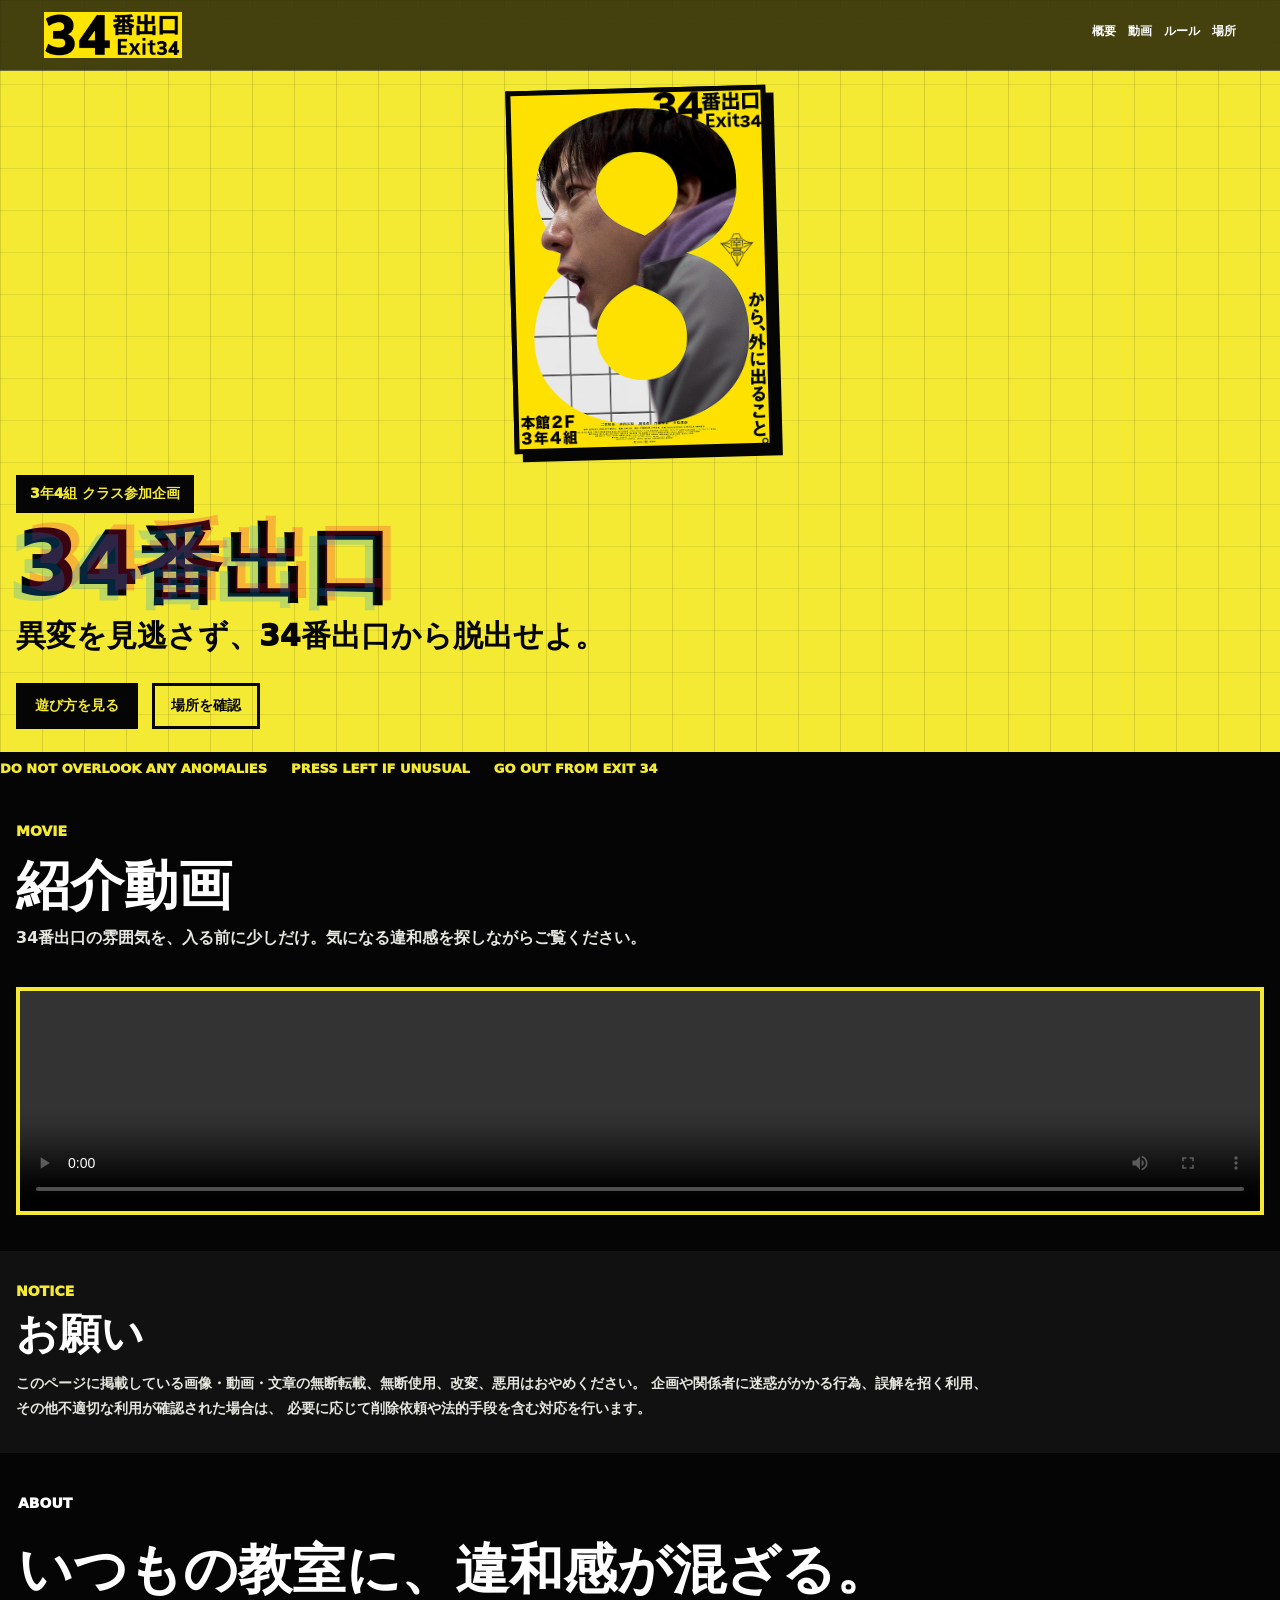
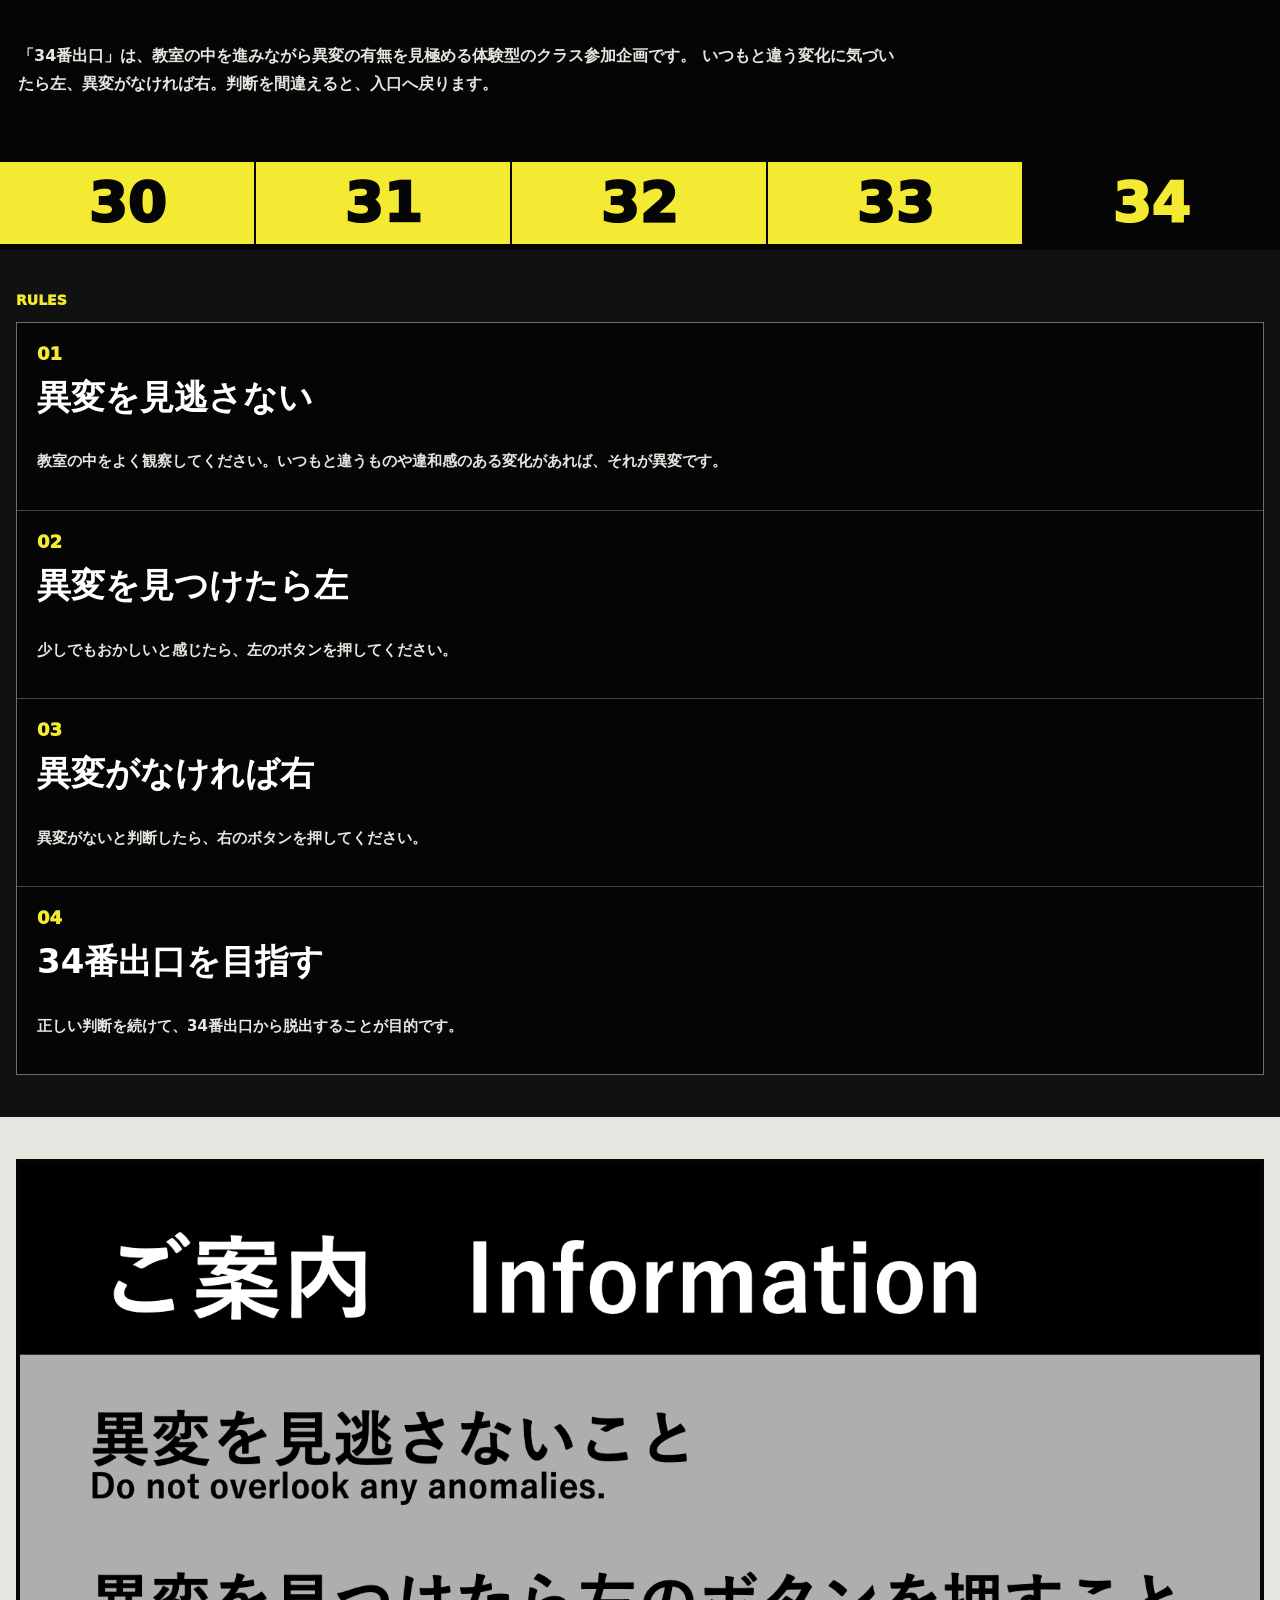
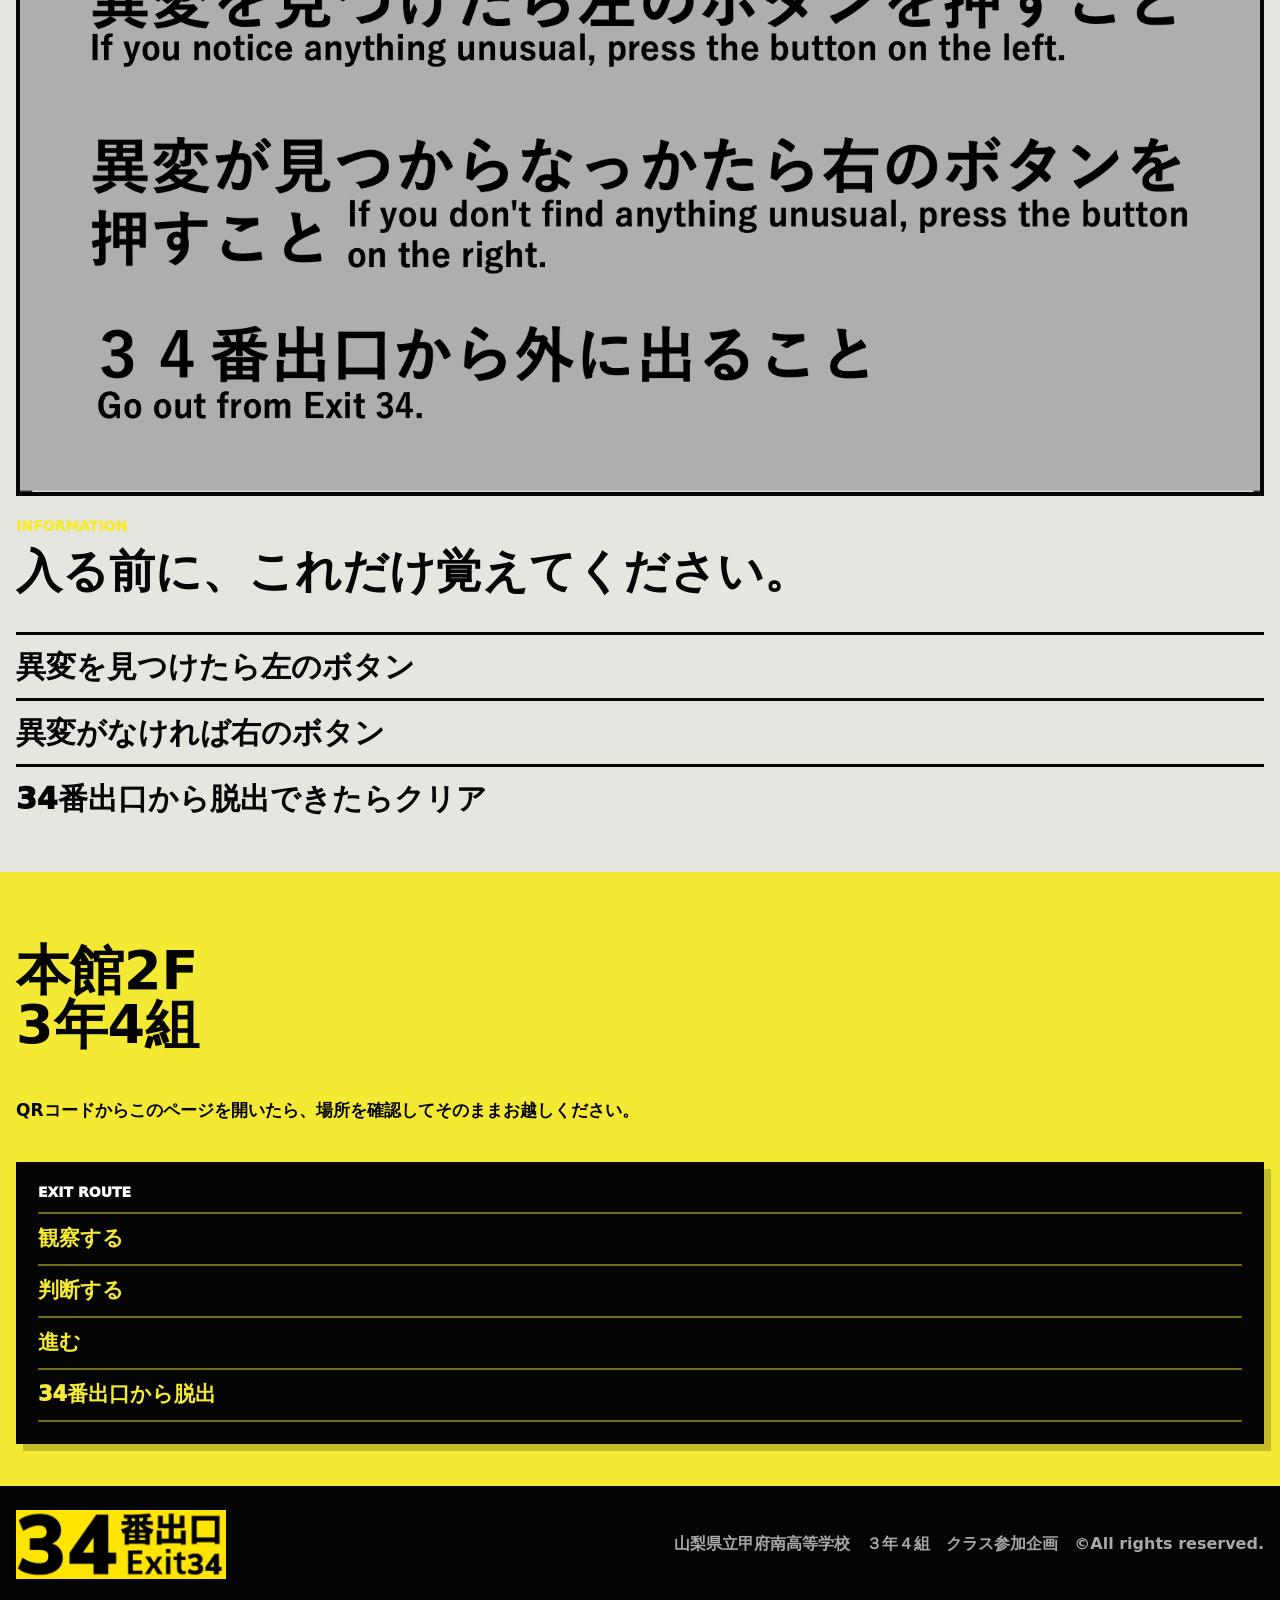
==== commit 3741a886: "Add files via upload" ====
--- a/index.html
+++ b/index.html
@@ -46,13 +46,13 @@
       <div class="section-label">MOVIE</div>
       <div class="movie-copy">
         <h2>紹介動画</h2>
-        <p>本家のCMを再現した紹介動画をご覧ください。</p>
+        <p>34番出口の雰囲気を、入る前に少しだけ。気になる違和感を探しながらご覧ください。</p>
       </div>
-      <div class="movie-frame">
-        <video controls playsinline preload="metadata">
-          <source src="./assets/introduce.MOV" type="video/quicktime">
-          お使いのブラウザでは動画を再生できません。
-        </video>
+      <div class="movie-frame" data-movie-frame>
+        <div class="movie-locked">
+          <strong>2026.6.26 10:00 公開予定</strong>
+          <span>紹介動画は公開日までお待ちください。</span>
+        </div>
       </div>
     </section>
 
@@ -72,7 +72,7 @@
         <h2>いつもの教室に、違和感が混ざる。</h2>
         <p>
           「34番出口」は、教室の中を進みながら異変の有無を見極める体験型のクラス参加企画です。
-          いつもと違う変化に気づいたら左ボタン、異変がなければ右ボタン。判断を間違えると、30番へ戻ります。
+          いつもと違う変化に気づいたら左、異変がなければ右。判断を間違えると、入口へ戻ります。
         </p>
       </div>
     </section>
@@ -96,7 +96,7 @@
         <article>
           <span class="rule-number">02</span>
           <h3>異変を見つけたら左</h3>
-          <p>異変があると判断したら、左のボタンを押してください。</p>
+          <p>少しでもおかしいと感じたら、左のボタンを押してください。</p>
         </article>
         <article>
           <span class="rule-number">03</span>
@@ -106,7 +106,7 @@
         <article>
           <span class="rule-number">04</span>
           <h3>34番出口を目指す</h3>
-          <p>正しい判断を続けて、34番出口から脱出しよう。</p>
+          <p>正しい判断を続けて、34番出口から脱出することが目的です。</p>
         </article>
       </div>
     </section>
@@ -130,7 +130,7 @@
       <div class="access-main">
         <div class="section-label">ACCESS</div>
         <h2>本館2F<br>3年4組</h2>
-        <p>黄色い外装が目印です。</p>
+        <p>QRコードからこのページを開いたら、場所を確認してそのままお越しください。</p>
       </div>
       <div class="access-panel">
         <p class="panel-title">EXIT ROUTE</p>
@@ -147,5 +147,18 @@
     <img src="./assets/logo.jpg" alt="34番出口 Exit34">
     <p>山梨県立甲府南高等学校　３年４組　クラス参加企画　©All rights reserved.</p>
   </footer>
+  <script>
+    (() => {
+      const publishAt = new Date("2026-06-26T10:00:00+09:00");
+      const frame = document.querySelector("[data-movie-frame]");
+      if (!frame || Date.now() < publishAt.getTime()) return;
+      frame.innerHTML = `
+        <video controls playsinline preload="metadata">
+          <source src="./assets/introduce.MOV" type="video/quicktime">
+          お使いのブラウザでは動画を再生できません。
+        </video>
+      `;
+    })();
+  </script>
 </body>
 </html>
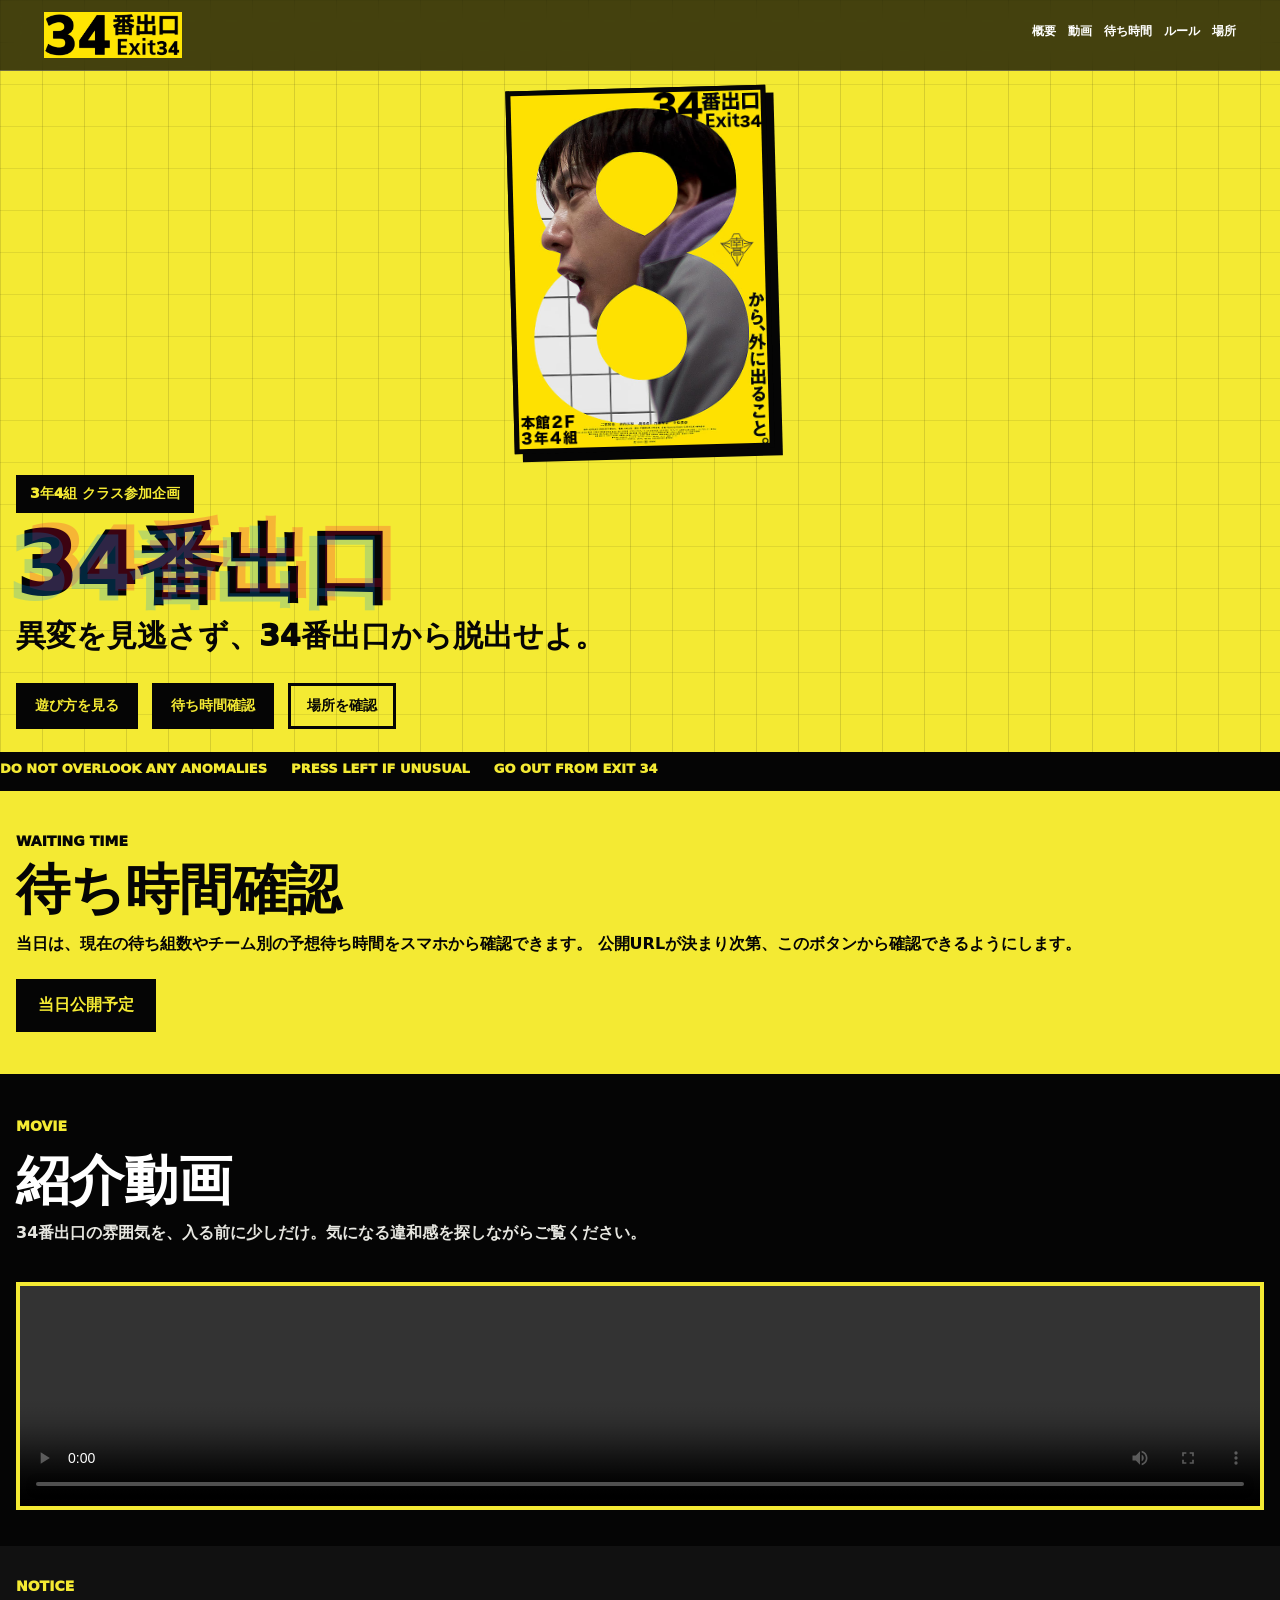
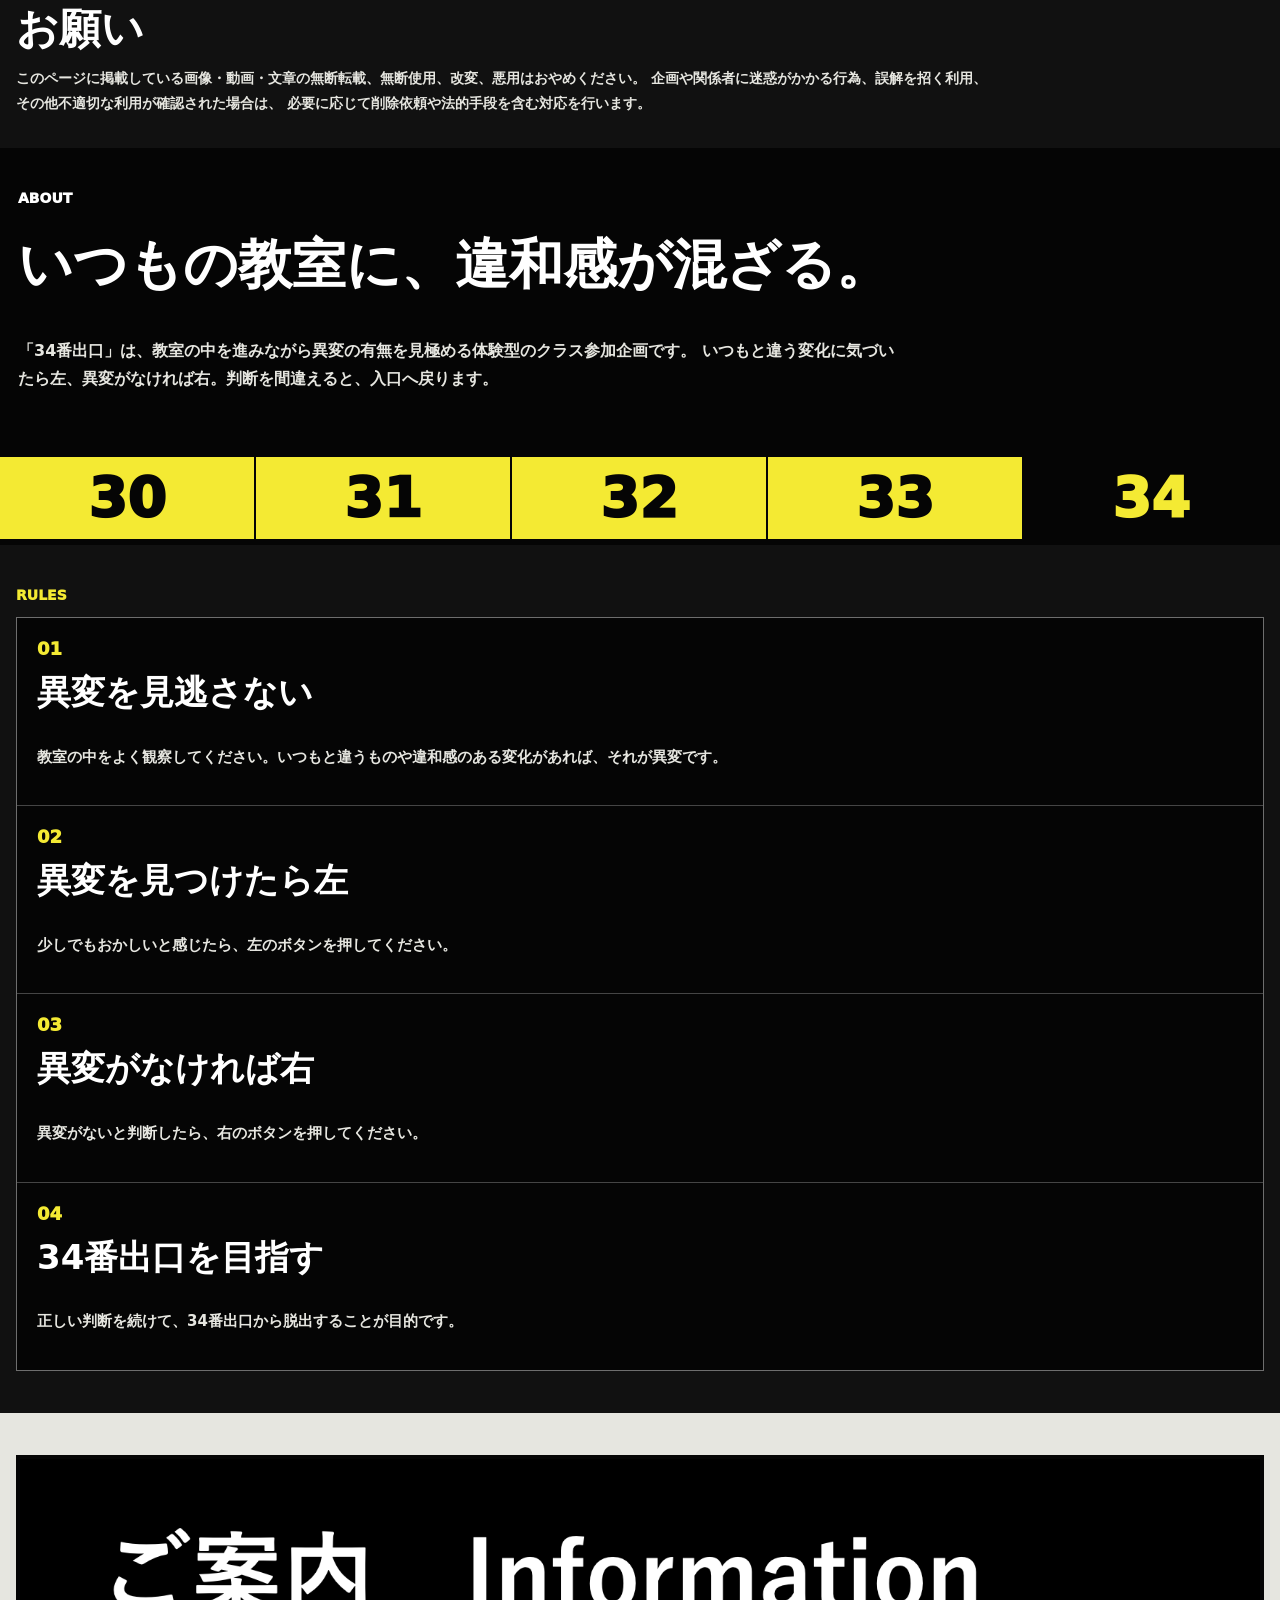
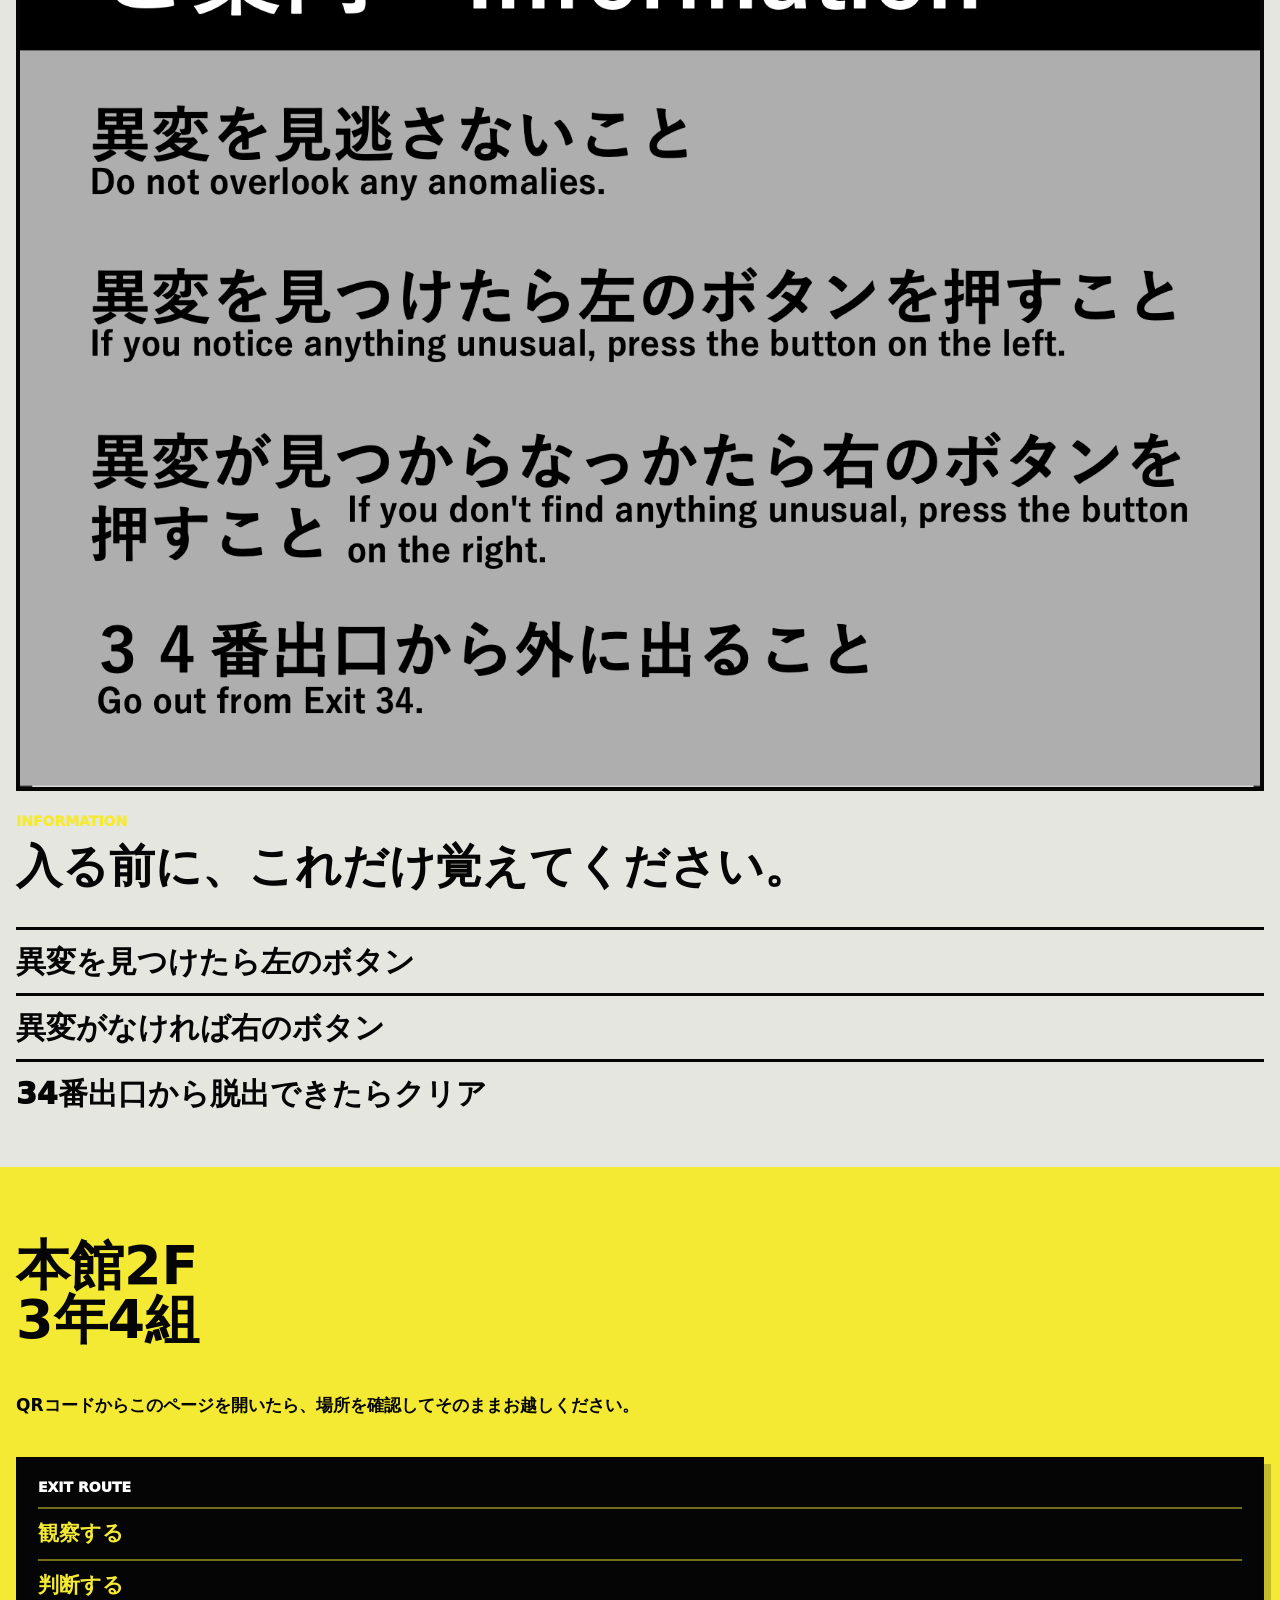
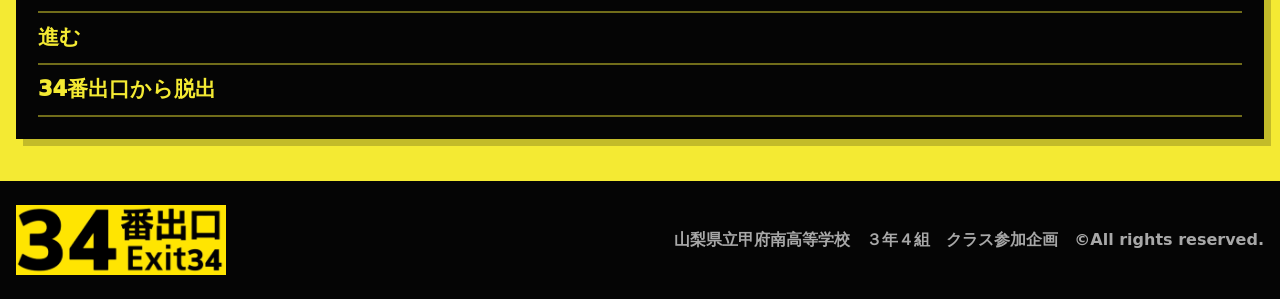
==== commit 01ec6d4b: "Add files via upload" ====
--- a/index.html
+++ b/index.html
@@ -16,6 +16,7 @@
     <nav aria-label="ページ内ナビゲーション">
       <a href="#about">概要</a>
       <a href="#movie">動画</a>
+      <a href="#wait">待ち時間</a>
       <a href="#rules">ルール</a>
       <a href="#access">場所</a>
     </nav>
@@ -32,6 +33,7 @@
         <p class="lead">異変を見逃さず、34番出口から脱出せよ。</p>
         <div class="hero-actions">
           <a class="primary-link" href="#rules">遊び方を見る</a>
+          <a class="primary-link wait-link" href="#" aria-disabled="true">待ち時間確認</a>
           <a class="secondary-link" href="#access">場所を確認</a>
         </div>
       </div>
@@ -42,6 +44,16 @@
       </div>
     </section>
 
+    <section class="wait-access" id="wait">
+      <div class="section-label">WAITING TIME</div>
+      <h2>待ち時間確認</h2>
+      <p>
+        当日は、現在の待ち組数やチーム別の予想待ち時間をスマホから確認できます。
+        公開URLが決まり次第、このボタンから確認できるようにします。
+      </p>
+      <a class="wait-button" href="#" aria-disabled="true">当日公開予定</a>
+    </section>
+
     <section class="movie-section" id="movie">
       <div class="section-label">MOVIE</div>
       <div class="movie-copy">
@@ -50,7 +62,7 @@
       </div>
       <div class="movie-frame" data-movie-frame>
         <div class="movie-locked">
-          <strong>2026.6.26 10:00 公開予定</strong>
+          <strong>2026.6.26 10:00 公開！！</strong>
           <span>紹介動画は公開日までお待ちください。</span>
         </div>
       </div>
--- a/styles.css
+++ b/styles.css
@@ -219,6 +219,11 @@
   color: var(--yellow);
 }
 
+.wait-link[aria-disabled="true"],
+.wait-button[aria-disabled="true"] {
+  cursor: default;
+}
+
 .secondary-link {
   background: transparent;
   color: var(--black);
@@ -358,6 +363,29 @@
   background: var(--black);
 }
 
+.movie-locked {
+  display: grid;
+  place-items: center;
+  gap: 10px;
+  min-height: 190px;
+  padding: 28px 18px;
+  background: var(--black);
+  color: var(--yellow);
+  text-align: center;
+}
+
+.movie-locked strong {
+  font-size: clamp(28px, 9vw, 40px);
+  line-height: 1.05;
+  font-weight: 1000;
+}
+
+.movie-locked span {
+  color: var(--paper);
+  font-size: 15px;
+  font-weight: 800;
+}
+
 .rules {
   padding: 42px 16px;
   background: #111;
@@ -506,6 +534,44 @@
   font-weight: 750;
 }
 
+.wait-access {
+  padding: 42px 16px;
+  background: var(--yellow);
+  color: var(--black);
+  border-top: 6px solid var(--black);
+  border-bottom: 6px solid var(--black);
+}
+
+.wait-access .section-label {
+  color: var(--black);
+}
+
+.wait-access h2 {
+  margin-bottom: 14px;
+  font-size: clamp(36px, 11vw, 54px);
+  line-height: 1;
+}
+
+.wait-access p {
+  margin-bottom: 22px;
+  font-size: 16px;
+  line-height: 1.65;
+  font-weight: 850;
+}
+
+.wait-button {
+  display: inline-flex;
+  align-items: center;
+  justify-content: center;
+  min-height: 50px;
+  border: 4px solid var(--black);
+  background: var(--black);
+  color: var(--yellow);
+  padding: 12px 18px;
+  font-weight: 1000;
+  text-decoration: none;
+}
+
 footer {
   display: flex;
   align-items: center;
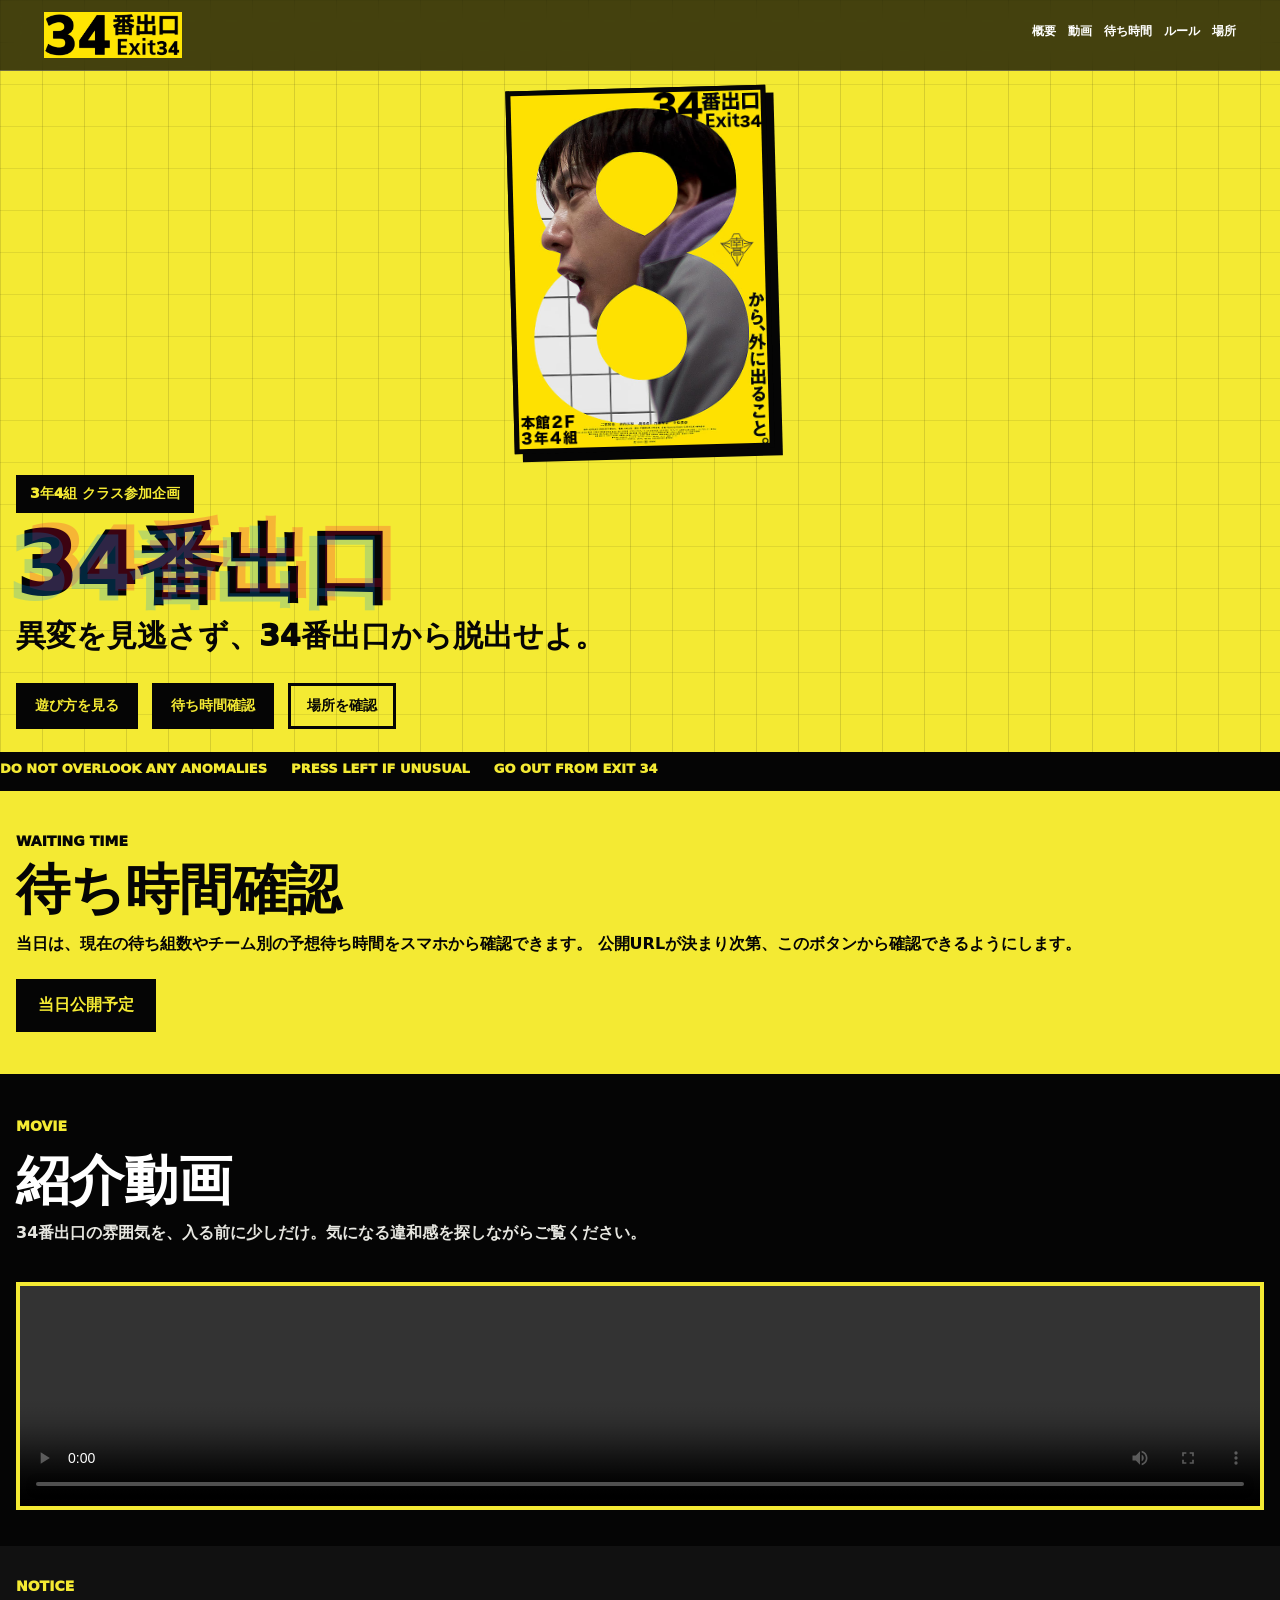
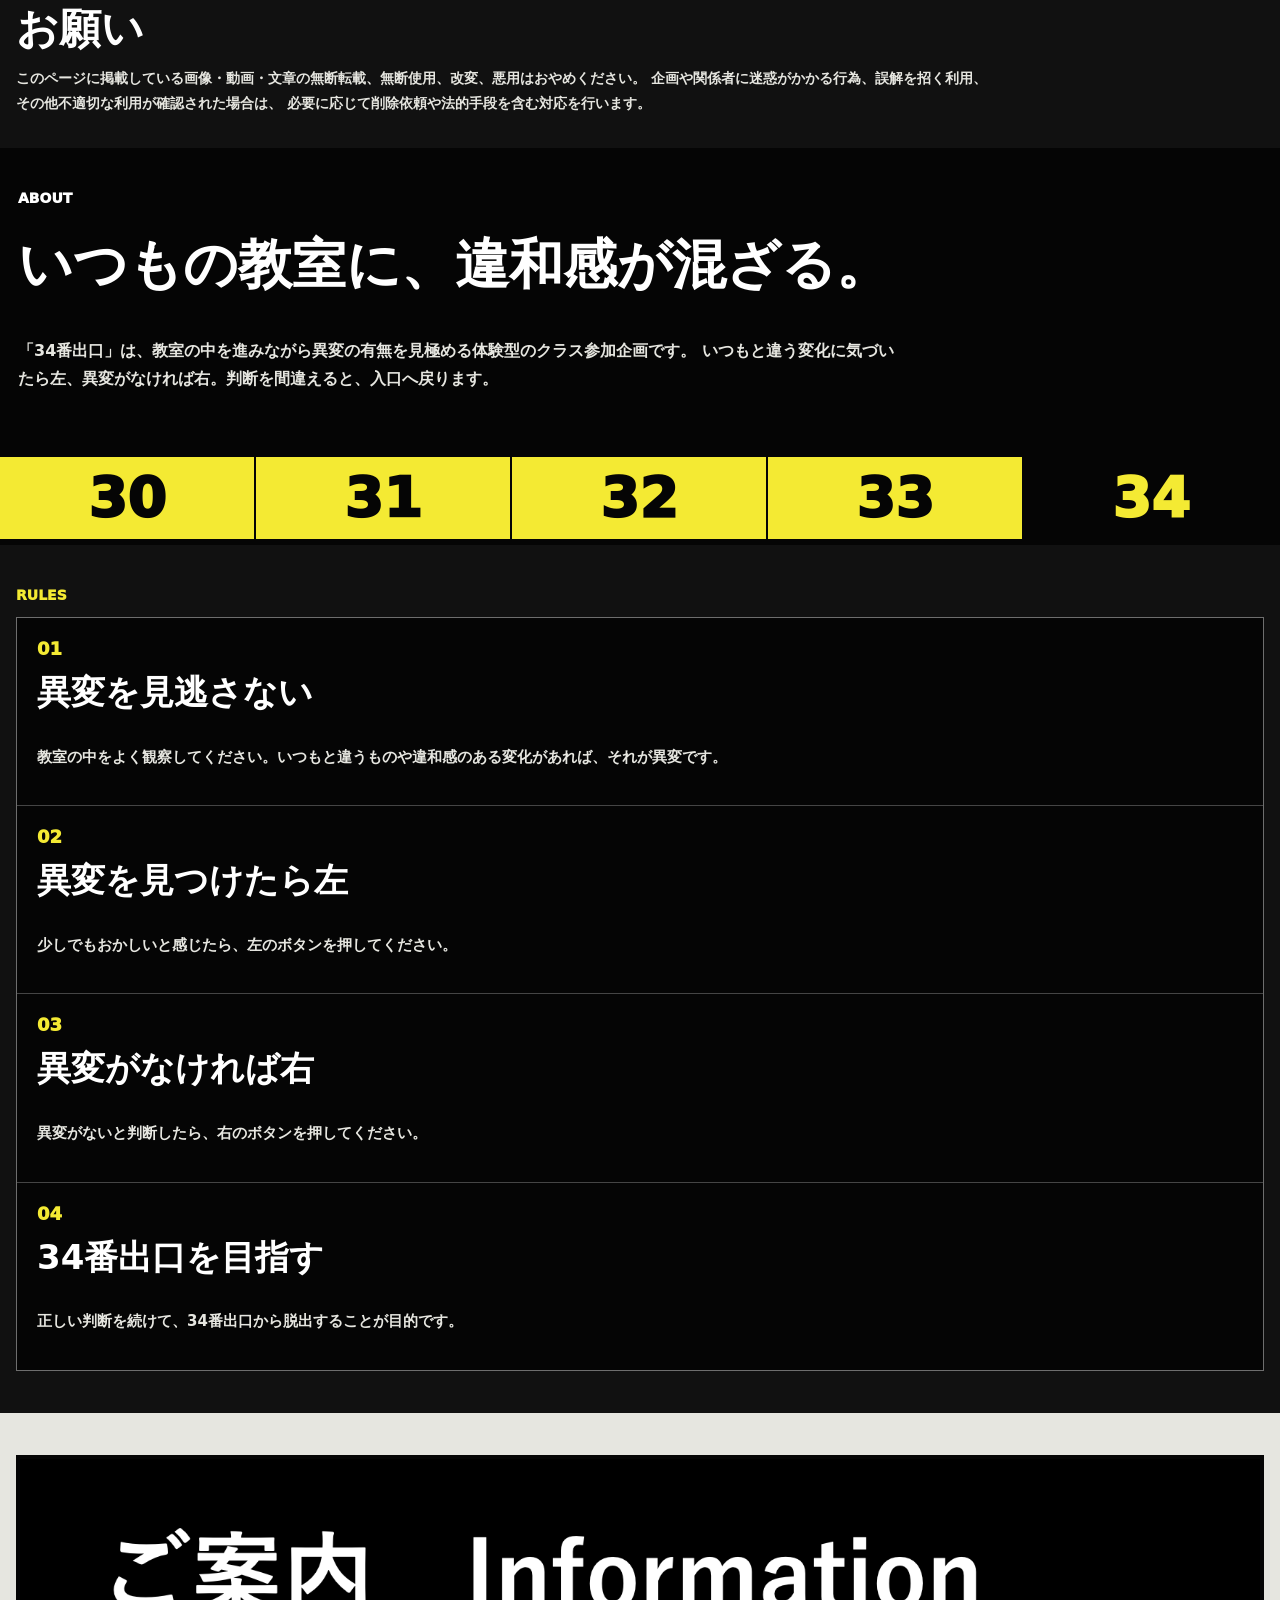
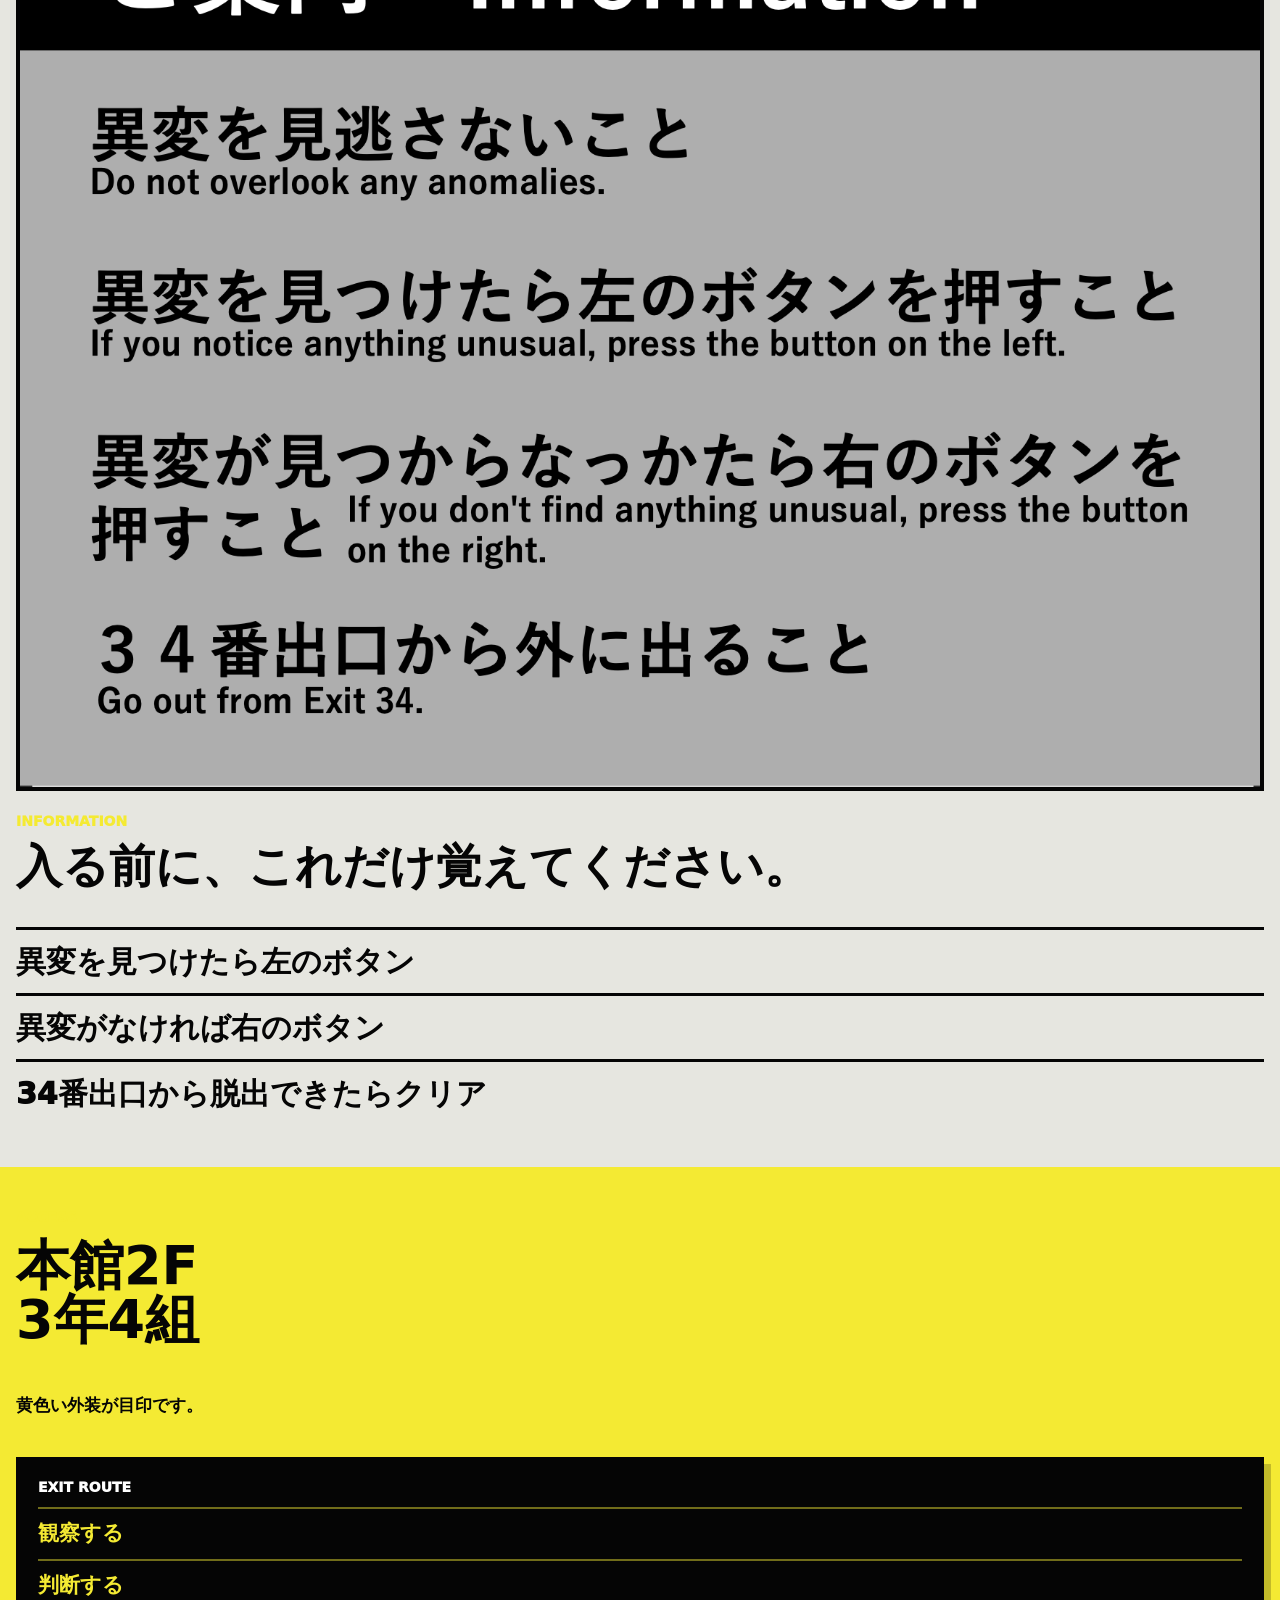
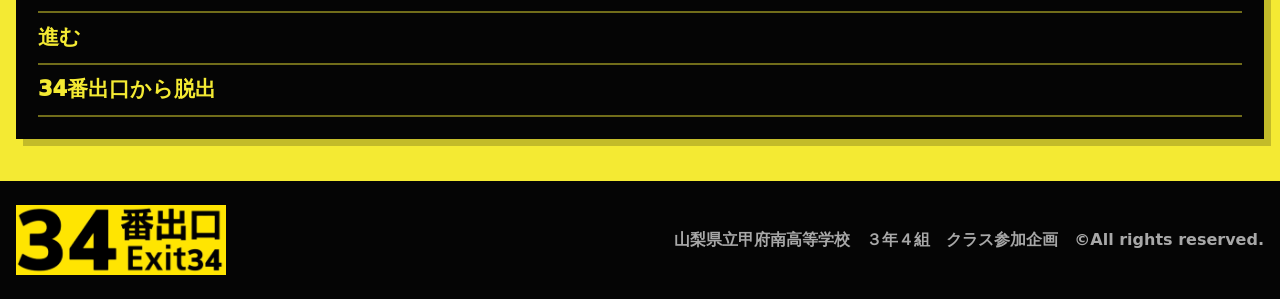
==== commit 62bbd857: "Update index.html" ====
--- a/index.html
+++ b/index.html
@@ -142,7 +142,7 @@
       <div class="access-main">
         <div class="section-label">ACCESS</div>
         <h2>本館2F<br>3年4組</h2>
-        <p>QRコードからこのページを開いたら、場所を確認してそのままお越しください。</p>
+        <p>黄色い外装が目印です。</p>
       </div>
       <div class="access-panel">
         <p class="panel-title">EXIT ROUTE</p>
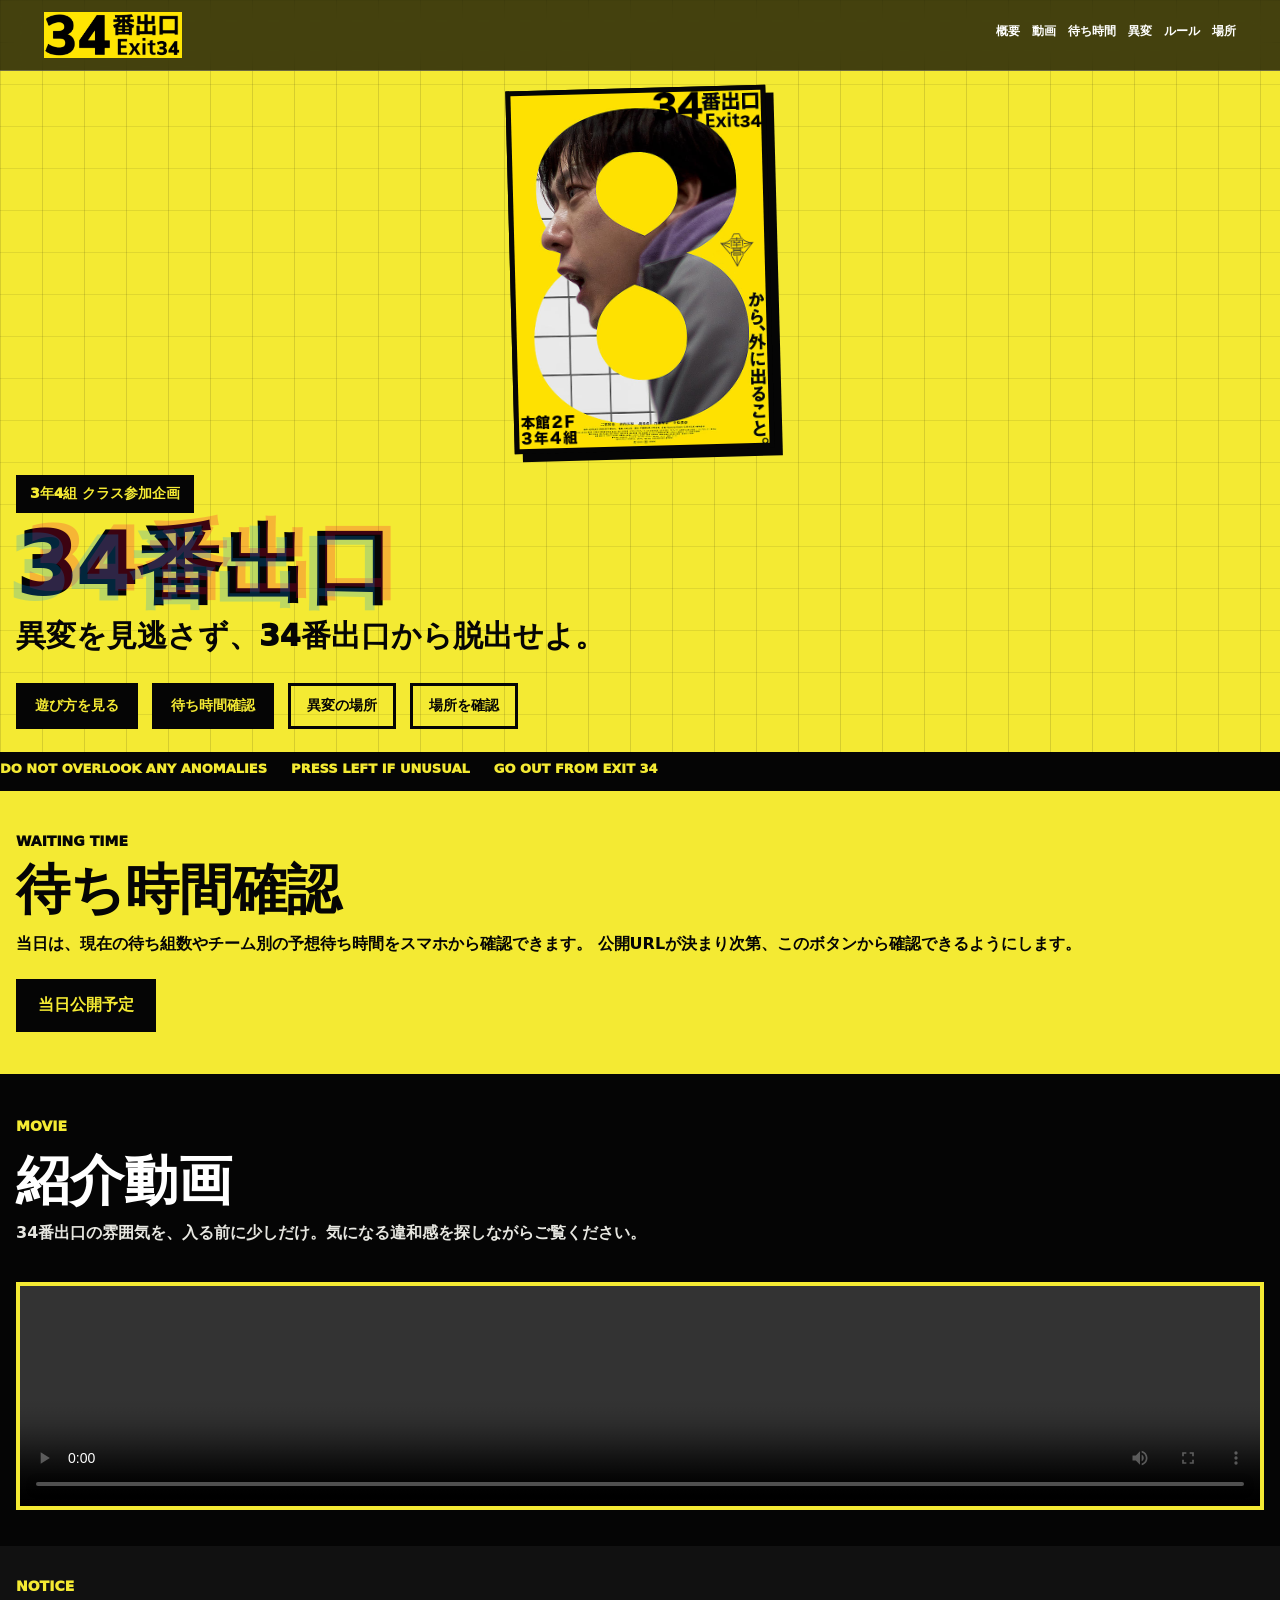
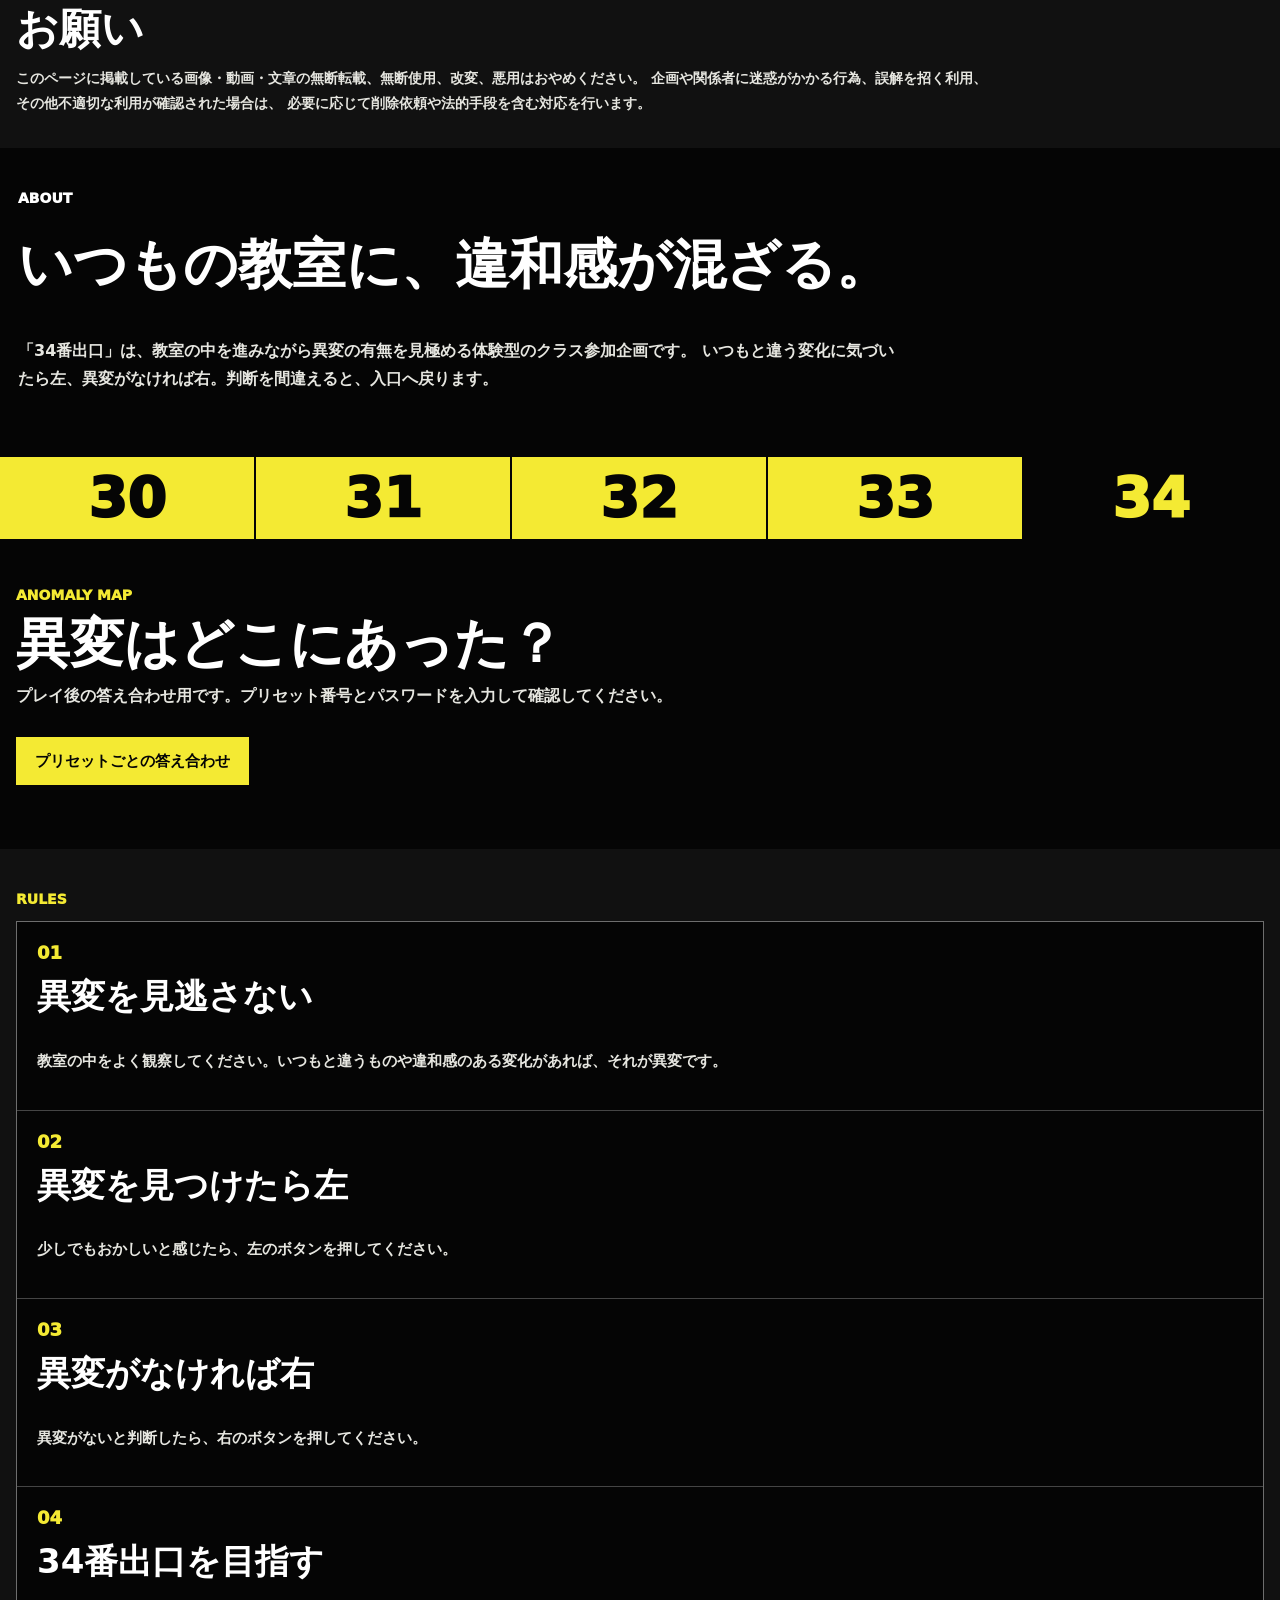
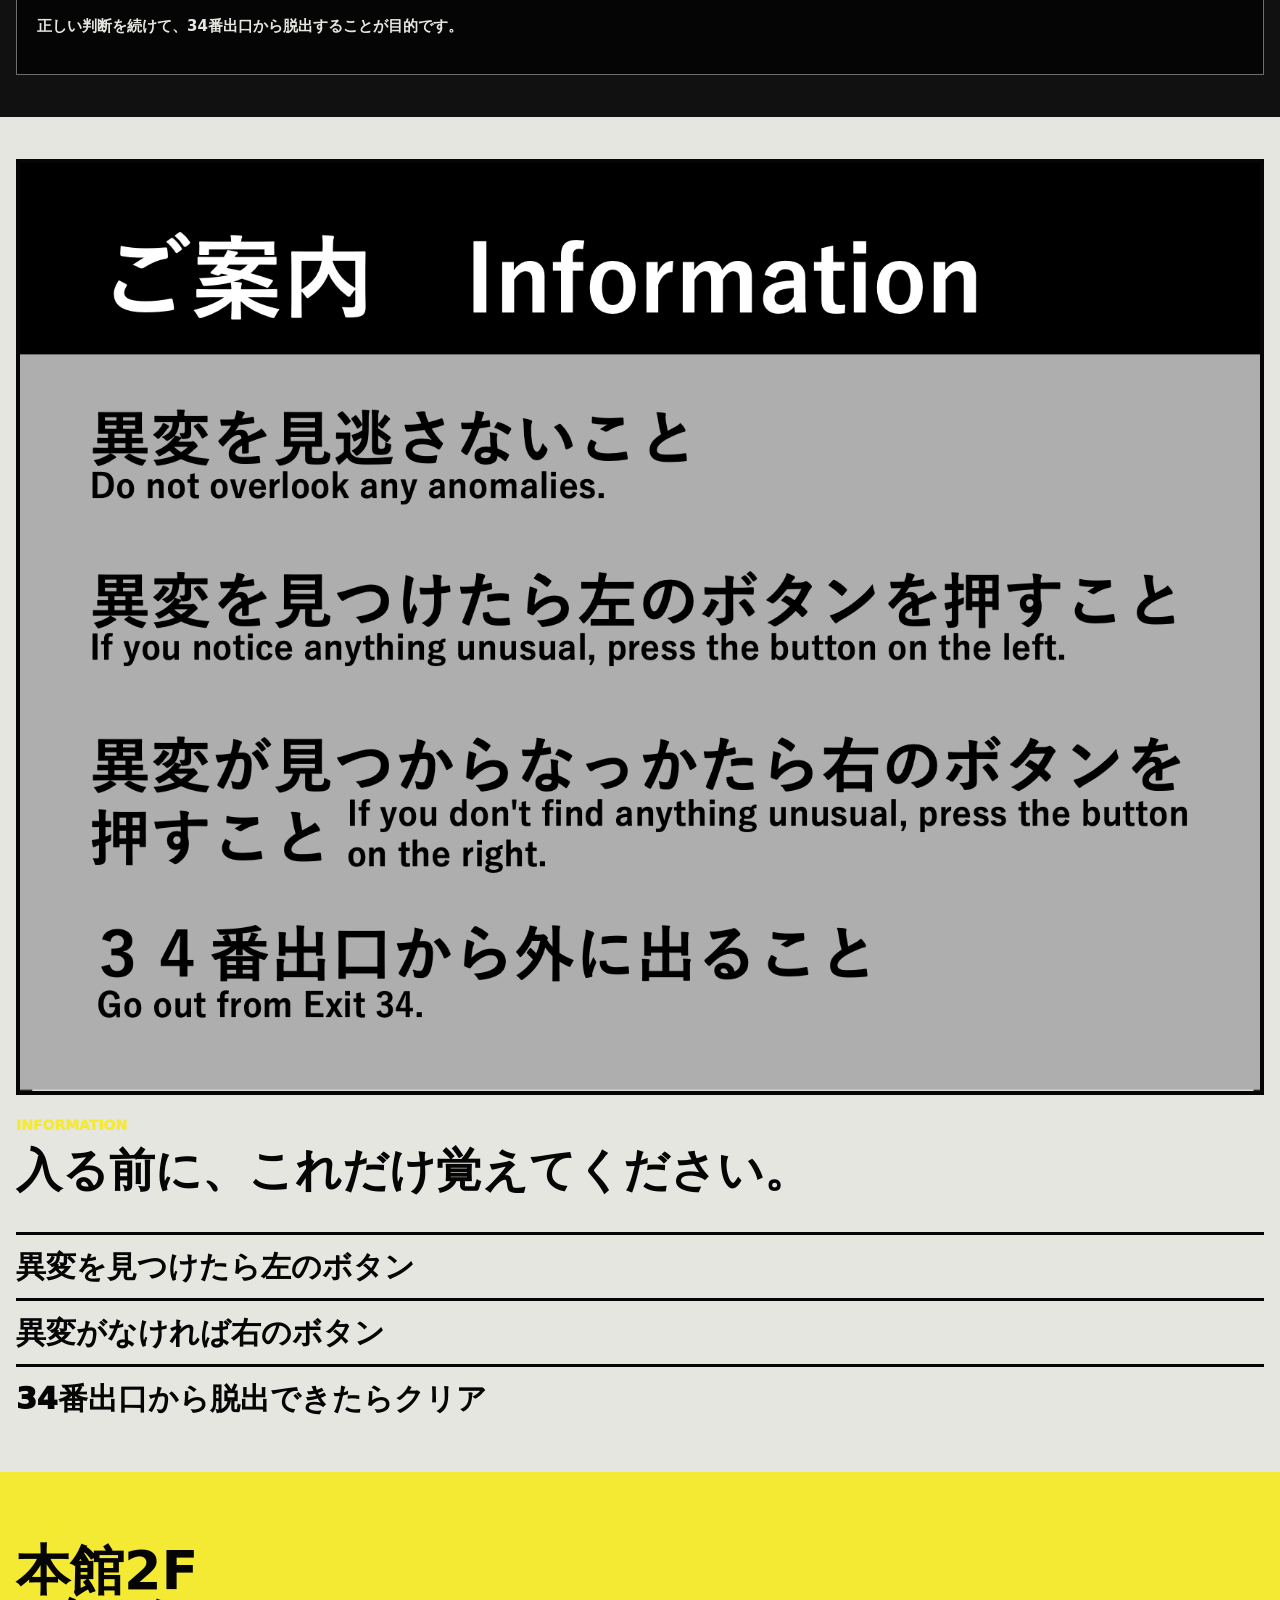
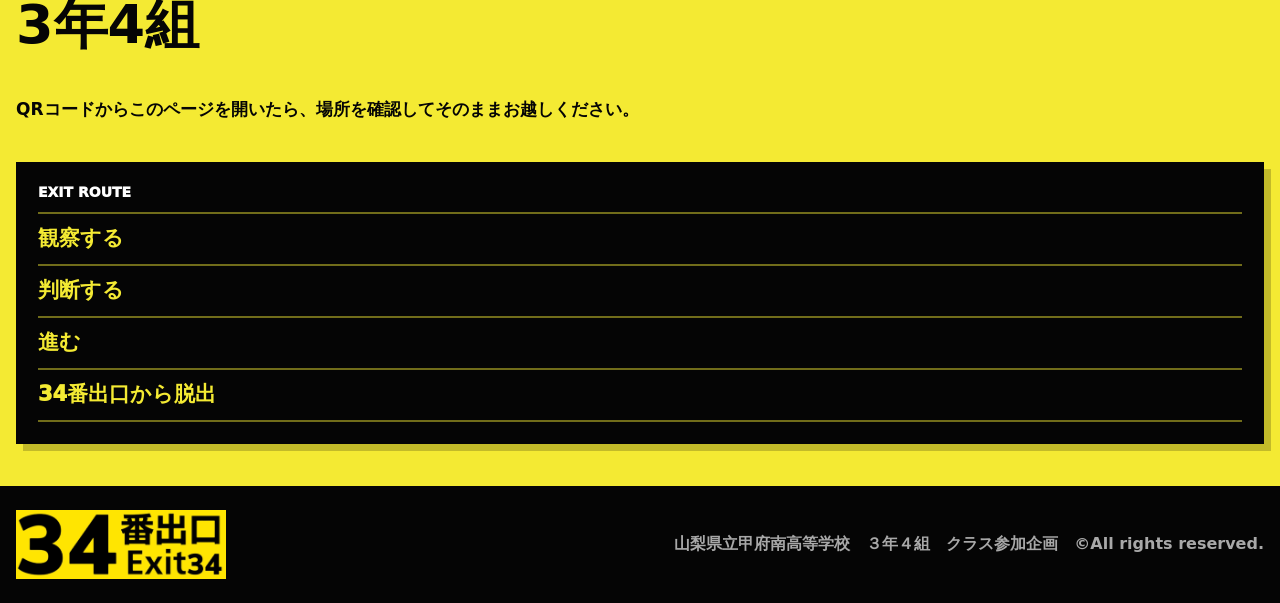
==== commit 3444fdf8: "Add files via upload" ====
--- a/index.html
+++ b/index.html
@@ -17,6 +17,7 @@
       <a href="#about">概要</a>
       <a href="#movie">動画</a>
       <a href="#wait">待ち時間</a>
+      <a href="#anomalies">異変</a>
       <a href="#rules">ルール</a>
       <a href="#access">場所</a>
     </nav>
@@ -34,6 +35,7 @@
         <div class="hero-actions">
           <a class="primary-link" href="#rules">遊び方を見る</a>
           <a class="primary-link wait-link" href="#" aria-disabled="true">待ち時間確認</a>
+          <a class="secondary-link" href="#anomalies">異変の場所</a>
           <a class="secondary-link" href="#access">場所を確認</a>
         </div>
       </div>
@@ -97,6 +99,15 @@
       <strong>34</strong>
     </section>
 
+    <section class="anomalies" id="anomalies">
+      <div class="section-label">ANOMALY MAP</div>
+      <div class="anomaly-heading">
+        <h2>異変はどこにあった？</h2>
+        <p>プレイ後の答え合わせ用です。プリセット番号とパスワードを入力して確認してください。</p>
+        <a class="answer-link" href="./preset-check/index.html">プリセットごとの答え合わせ</a>
+      </div>
+    </section>
+
     <section class="rules" id="rules">
       <div class="section-label">RULES</div>
       <div class="rule-grid">
@@ -142,7 +153,7 @@
       <div class="access-main">
         <div class="section-label">ACCESS</div>
         <h2>本館2F<br>3年4組</h2>
-        <p>黄色い外装が目印です。</p>
+        <p>QRコードからこのページを開いたら、場所を確認してそのままお越しください。</p>
       </div>
       <div class="access-panel">
         <p class="panel-title">EXIT ROUTE</p>
--- a/styles.css
+++ b/styles.css
@@ -305,6 +305,51 @@
   color: var(--yellow);
 }
 
+.anomalies {
+  padding: 42px 16px;
+  background: var(--black);
+  color: var(--white);
+}
+
+.anomalies .section-label {
+  color: var(--yellow);
+}
+
+.anomaly-heading {
+  display: grid;
+  gap: 12px;
+  margin-bottom: 22px;
+}
+
+.anomaly-heading h2 {
+  margin-bottom: 0;
+  font-size: clamp(34px, 11vw, 54px);
+  line-height: 1;
+}
+
+.anomaly-heading p {
+  max-width: 780px;
+  color: var(--paper);
+  font-size: 16px;
+  line-height: 1.65;
+  font-weight: 800;
+}
+
+.answer-link {
+  display: inline-flex;
+  align-items: center;
+  justify-content: center;
+  width: fit-content;
+  min-height: 48px;
+  border: 3px solid var(--yellow);
+  background: var(--yellow);
+  color: var(--black);
+  padding: 10px 16px;
+  font-size: 15px;
+  font-weight: 1000;
+  text-decoration: none;
+}
+
 .movie-section {
   display: grid;
   grid-template-columns: 1fr;
